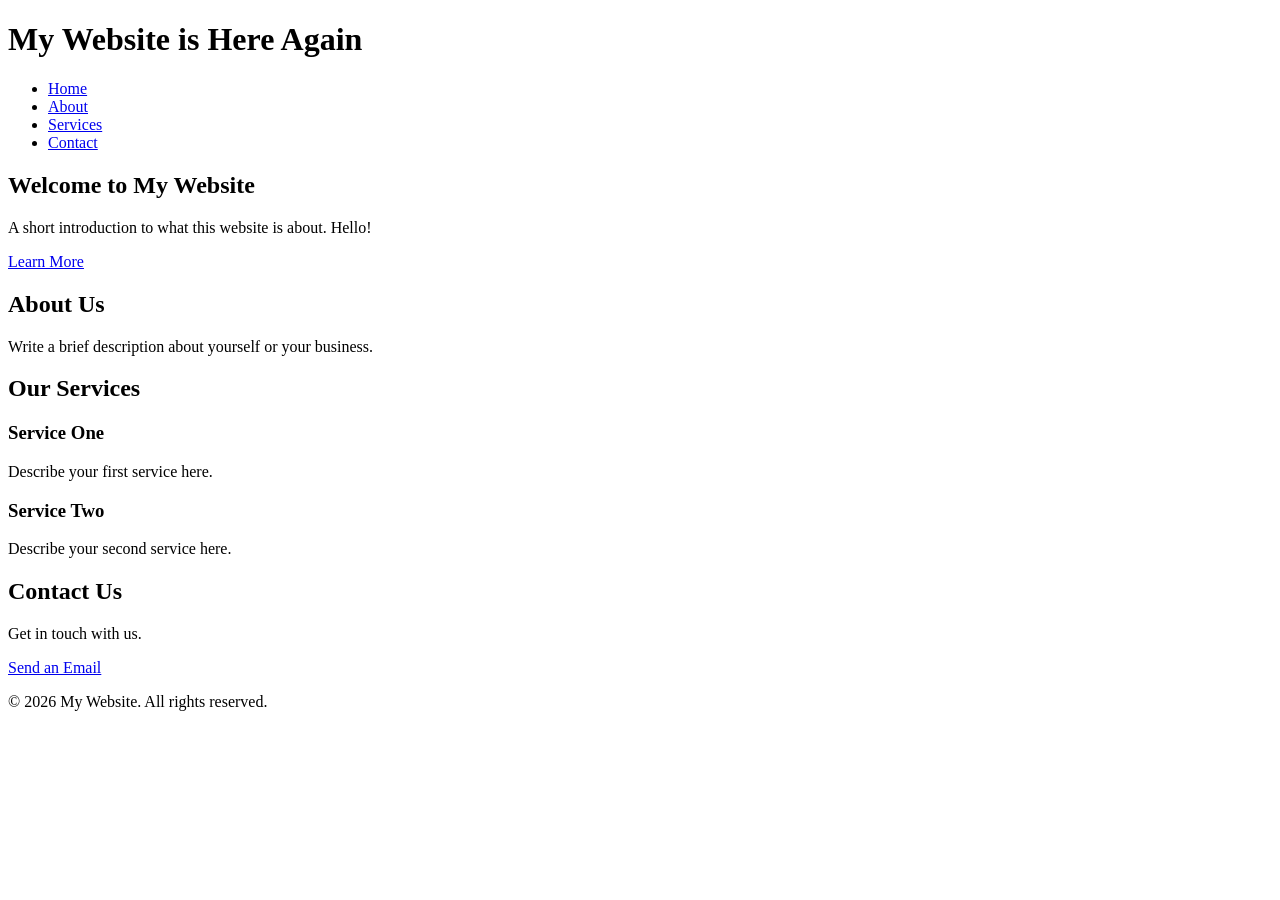
==== index.html @ 4d9ba4e7 "new file name" ====
<!DOCTYPE html>
<html lang="en">
<head>
    <meta charset="UTF-8">
    <meta name="viewport" content="width=device-width, initial-scale=1.0">
    <meta name="description" content="Welcome to my website">
    <title>My Homepage</title>

    <!-- Link to your CSS file -->
    <link rel="stylesheet" href="style.css">
</head>
<body>

    <!-- Header -->
    <header>
        <h1>My Website is Here Again</h1>

        <!-- Navigation -->
        <nav>
            <ul>
                <li><a href="index.html">Home</a></li>
                <li><a href="#about">About</a></li>
                <li><a href="#services">Services</a></li>
                <li><a href="#contact">Contact</a></li>
            </ul>
        </nav>
    </header>

    <!-- Main Content -->
    <main>

        <!-- Hero Section -->
        <section id="hero">
            <h2>Welcome to My Website</h2>
            <p>A short introduction to what this website is about. Hello!</p>
            <a href="#about">Learn More</a>
        </section>

        <!-- About Section -->
        <section id="about">
            <h2>About Us</h2>
            <p>Write a brief description about yourself or your business.</p>
        </section>

        <!-- Services Section -->
        <section id="services">
            <h2>Our Services</h2>

            <article>
                <h3>Service One</h3>
                <p>Describe your first service here.</p>
            </article>

            <article>
                <h3>Service Two</h3>
                <p>Describe your second service here.</p>
            </article>
        </section>

        <!-- Contact Section -->
        <section id="contact">
            <h2>Contact Us</h2>
            <p>Get in touch with us.</p>
            <a href="mailto:hello@example.com">Send an Email</a>
        </section>

    </main>

    <!-- Footer -->
    <footer>
        <p>&copy; 2026 My Website. All rights reserved.</p>
    </footer>

</body>
</html>
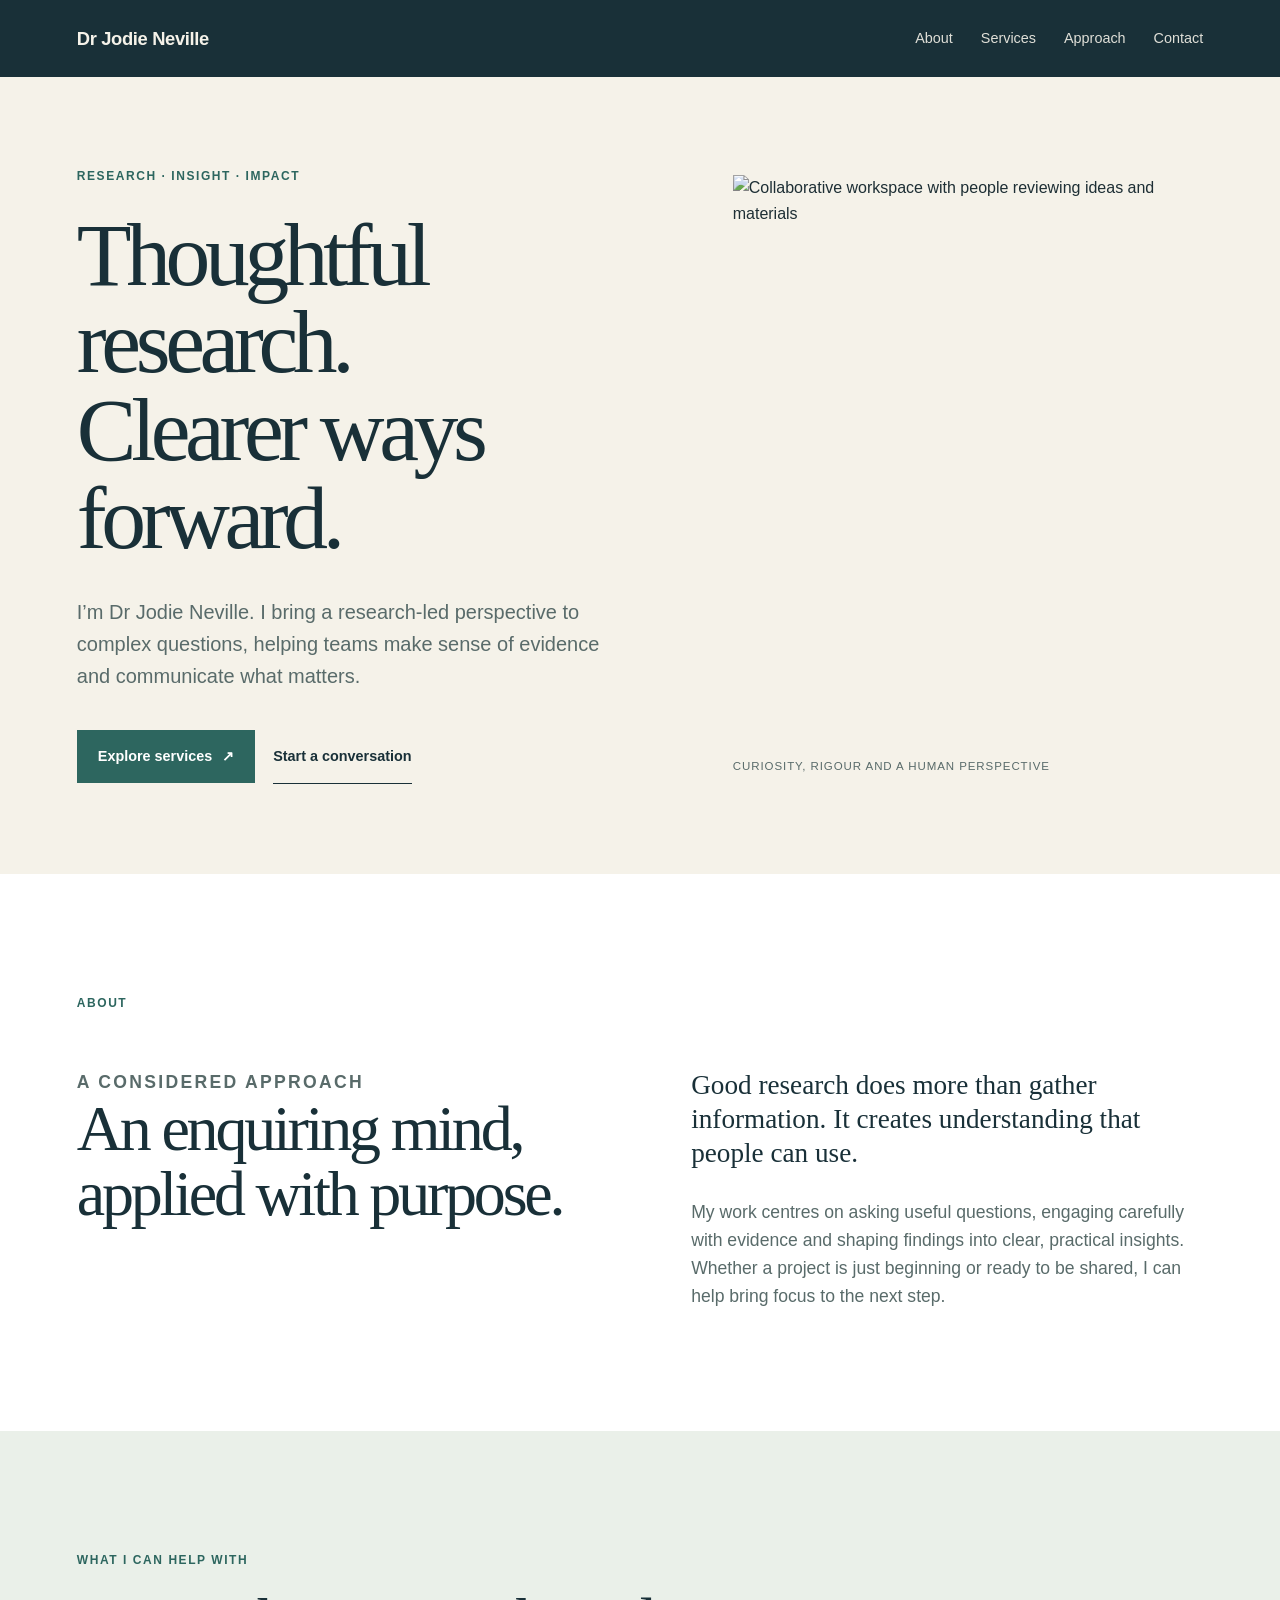
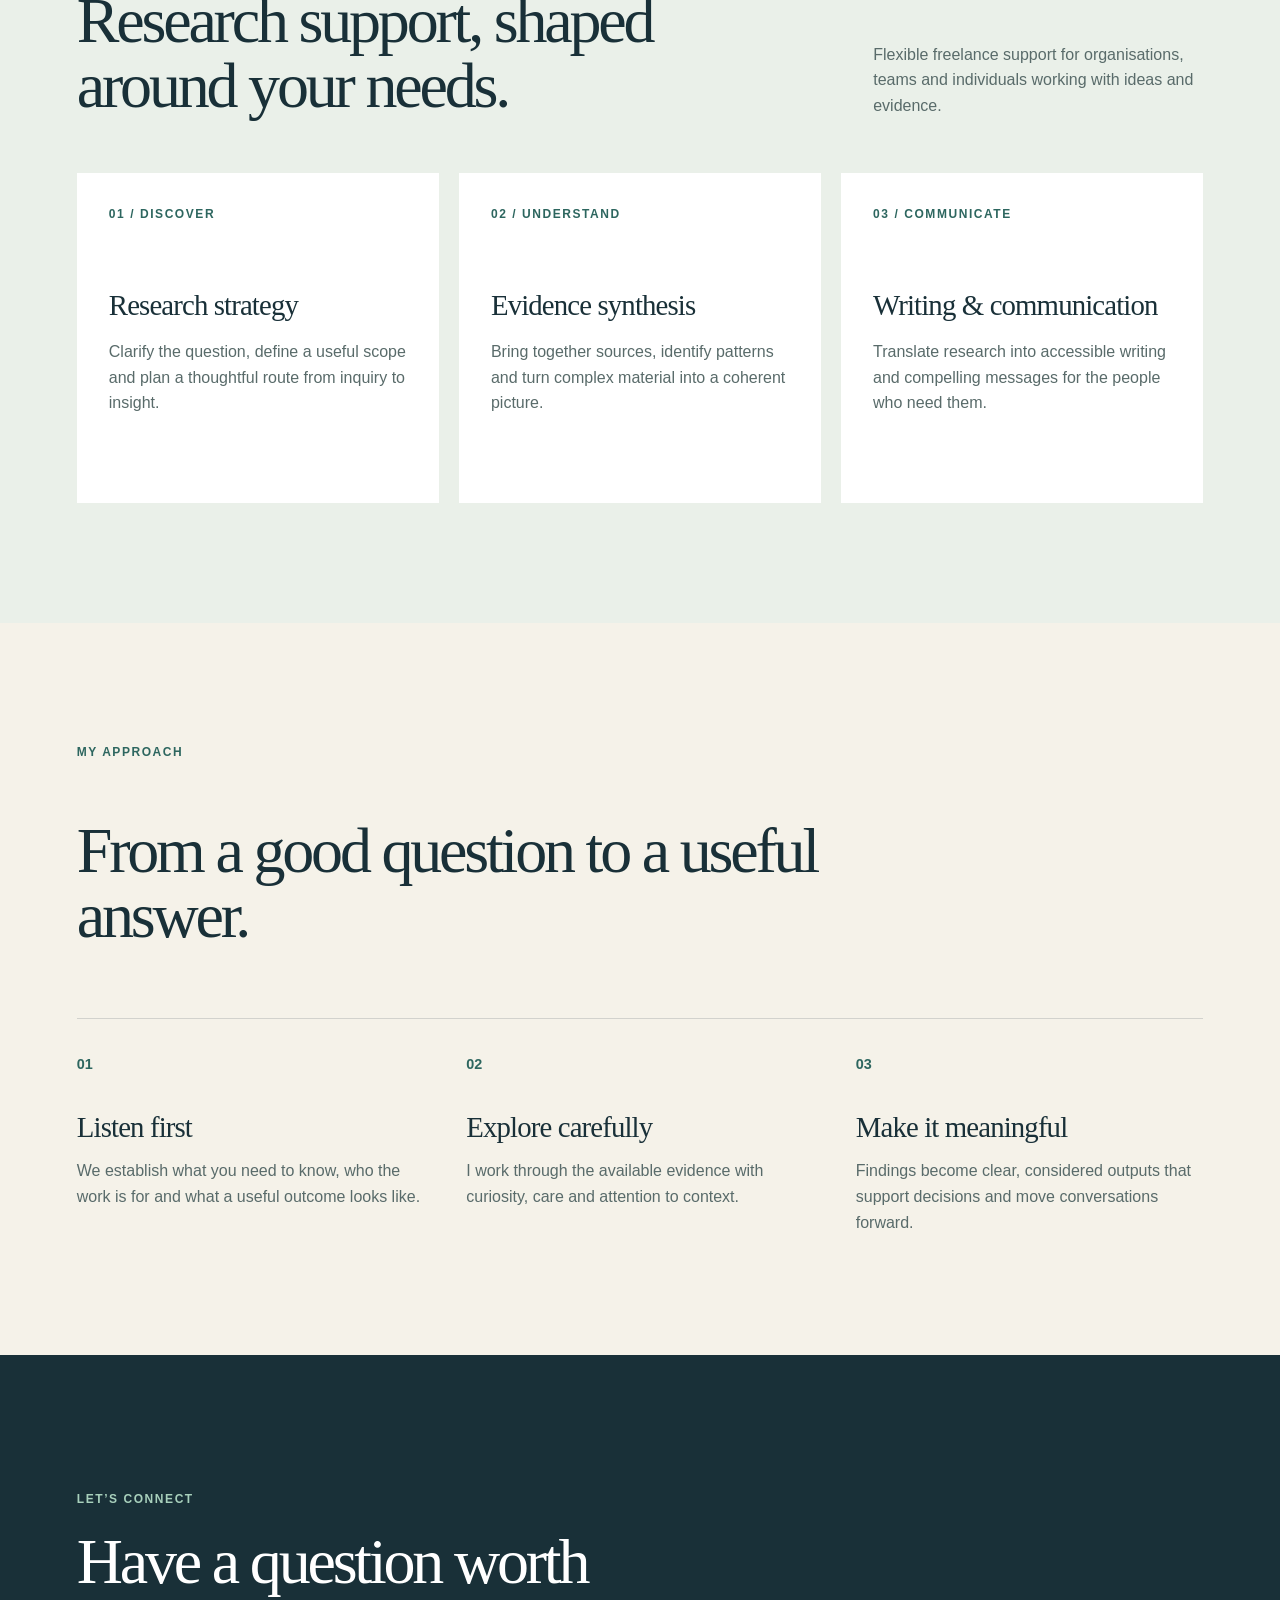
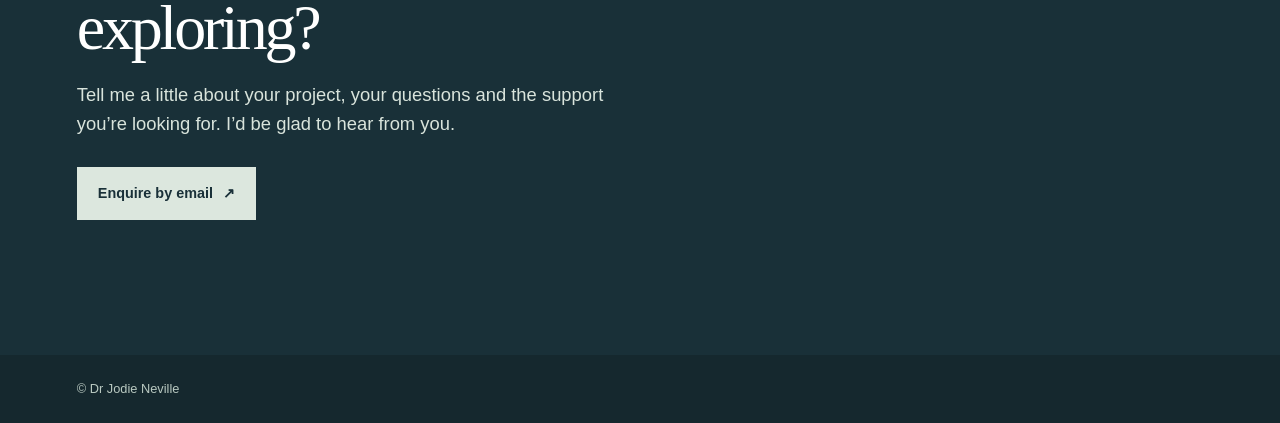
==== commit 19eeab28: "web design" ====
--- a/index.html
+++ b/index.html
@@ -1,76 +1,185 @@
-
 <!DOCTYPE html>
 <html lang="en">
 <head>
-    <meta charset="UTF-8">
-    <meta name="viewport" content="width=device-width, initial-scale=1.0">
-    <meta name="description" content="Welcome to my website">
-    <title>My Homepage</title>
-
-    <!-- Link to your CSS file -->
-    <link rel="stylesheet" href="style.css">
+  <meta charset="UTF-8" />
+  <meta name="viewport" content="width=device-width, initial-scale=1.0" />
+  <title>Dr Jodie Neville | Research & Insight</title>
+  <link rel="stylesheet" href="style.css" />
 </head>
 <body>
 
-    <!-- Header -->
-    <header>
-        <h1>My Website is Here Again</h1>
+  <header class="site-header">
+    <a href="#" class="brand">Dr Jodie Neville</a>
 
-        <!-- Navigation -->
-        <nav>
-            <ul>
-                <li><a href="index.html">Home</a></li>
-                <li><a href="#about">About</a></li>
-                <li><a href="#services">Services</a></li>
-                <li><a href="#contact">Contact</a></li>
-            </ul>
-        </nav>
-    </header>
+    <nav class="site-nav" aria-label="Main navigation">
+      <a href="#about">About</a>
+      <a href="#services">Services</a>
+      <a href="#approach">Approach</a>
+      <a href="#contact">Contact</a>
+    </nav>
+  </header>
 
-    <!-- Main Content -->
-    <main>
+  <main>
 
-        <!-- Hero Section -->
-        <section id="hero">
-            <h2>Welcome to My Website</h2>
-            <p>A short introduction to what this website is about. Hello!</p>
-            <a href="#about">Learn More</a>
-        </section>
+    <section class="hero">
+      <div class="hero-content">
+        <p class="eyebrow">Research · Insight · Impact</p>
 
-        <!-- About Section -->
-        <section id="about">
-            <h2>About Us</h2>
-            <p>Write a brief description about yourself or your business.</p>
-        </section>
+        <h1>Thoughtful research.<br />Clearer ways forward.</h1>
 
-        <!-- Services Section -->
-        <section id="services">
-            <h2>Our Services</h2>
+        <p class="hero-description">
+          I’m Dr Jodie Neville. I bring a research-led perspective to complex
+          questions, helping teams make sense of evidence and communicate what matters.
+        </p>
 
-            <article>
-                <h3>Service One</h3>
-                <p>Describe your first service here.</p>
-            </article>
+        <div class="hero-actions">
+          <a href="#services" class="button button-primary">
+            Explore services <span>↗</span>
+          </a>
 
-            <article>
-                <h3>Service Two</h3>
-                <p>Describe your second service here.</p>
-            </article>
-        </section>
+          <a href="#contact" class="button button-secondary">
+            Start a conversation
+          </a>
+        </div>
+      </div>
 
-        <!-- Contact Section -->
-        <section id="contact">
-            <h2>Contact Us</h2>
-            <p>Get in touch with us.</p>
-            <a href="mailto:hello@example.com">Send an Email</a>
-        </section>
+      <div class="hero-image-wrap">
+        <img
+          src="https://images.pexels.com/photos/3184465/pexels-photo-3184465.jpeg?auto=compress&cs=tinysrgb&w=1280"
+          alt="Collaborative workspace with people reviewing ideas and materials"
+          class="hero-image"
+        />
+        <p class="image-caption">
+          Curiosity, rigour and a human perspective
+        </p>
+      </div>
+    </section>
 
-    </main>
+    <section class="about section" id="about">
+      <div class="section-label">About</div>
 
-    <!-- Footer -->
-    <footer>
-        <p>&copy; 2026 My Website. All rights reserved.</p>
-    </footer>
+      <div class="about-content">
+        <div>
+          <p class="eyebrow">A considered approach</p>
+          <h2>An enquiring mind, applied with purpose.</h2>
+        </div>
+
+        <div>
+          <p class="about-lead">
+            Good research does more than gather information. It creates
+            understanding that people can use.
+          </p>
+
+          <p>
+            My work centres on asking useful questions, engaging carefully with
+            evidence and shaping findings into clear, practical insights.
+            Whether a project is just beginning or ready to be shared, I can
+            help bring focus to the next step.
+          </p>
+        </div>
+      </div>
+    </section>
+
+    <section class="services section" id="services">
+      <div class="section-heading">
+        <div>
+          <p class="eyebrow">What I can help with</p>
+          <h2>Research support, shaped around your needs.</h2>
+        </div>
+
+        <p>
+          Flexible freelance support for organisations, teams and individuals
+          working with ideas and evidence.
+        </p>
+      </div>
+
+      <div class="service-grid">
+        <article class="service-card">
+          <p class="service-number">01 / Discover</p>
+          <h3>Research strategy</h3>
+          <p>
+            Clarify the question, define a useful scope and plan a thoughtful
+            route from inquiry to insight.
+          </p>
+        </article>
+
+        <article class="service-card">
+          <p class="service-number">02 / Understand</p>
+          <h3>Evidence synthesis</h3>
+          <p>
+            Bring together sources, identify patterns and turn complex material
+            into a coherent picture.
+          </p>
+        </article>
+
+        <article class="service-card">
+          <p class="service-number">03 / Communicate</p>
+          <h3>Writing & communication</h3>
+          <p>
+            Translate research into accessible writing and compelling messages
+            for the people who need them.
+          </p>
+        </article>
+      </div>
+    </section>
+
+    <section class="approach section" id="approach">
+      <div class="section-label">My approach</div>
+
+      <div class="approach-intro">
+        <h2>From a good question to a useful answer.</h2>
+      </div>
+
+      <div class="approach-grid">
+        <article class="approach-step">
+          <span class="step-number">01</span>
+          <h3>Listen first</h3>
+          <p>
+            We establish what you need to know, who the work is for and what a
+            useful outcome looks like.
+          </p>
+        </article>
+
+        <article class="approach-step">
+          <span class="step-number">02</span>
+          <h3>Explore carefully</h3>
+          <p>
+            I work through the available evidence with curiosity, care and
+            attention to context.
+          </p>
+        </article>
+
+        <article class="approach-step">
+          <span class="step-number">03</span>
+          <h3>Make it meaningful</h3>
+          <p>
+            Findings become clear, considered outputs that support decisions
+            and move conversations forward.
+          </p>
+        </article>
+      </div>
+    </section>
+
+    <section class="contact section" id="contact">
+      <p class="eyebrow">Let’s connect</p>
+
+      <h2>Have a question worth exploring?</h2>
+
+      <p>
+        Tell me a little about your project, your questions and the support
+        you’re looking for. I’d be glad to hear from you.
+      </p>
+
+      <a href="mailto:jodie.research@gmail.com" class="button button-light">
+        Enquire by email <span>↗</span>
+      </a>
+    </section>
+
+  </main>
+
+  <footer class="site-footer">
+    <p>© Dr Jodie Neville</p>
+  </footer>
 
 </body>
-</html>
+</html>
--- a/style.css
+++ b/style.css
@@ -0,0 +1,428 @@
+:root {
+  --cream: #f5f2e9
+;
+  --soft-green: #eaf0e9
+;
+  --pale-green: #dce7de
+;
+  --dark-green: #193038
+;
+  --teal: #2d665f
+;
+  --muted: #596b6a
+;
+  --white: #ffffff
+;
+  --footer: #15282e
+;
+  --border: rgba(25, 48, 56, 0.16);
+
+  --serif: Georgia, "Times New Roman", serif;
+  --sans: Arial, Helvetica, sans-serif;
+}
+
+* {
+  box-sizing: border-box;
+  margin: 0;
+  padding: 0;
+}
+
+html {
+  scroll-behavior: smooth;
+}
+
+body {
+  background: var(--cream);
+  color: var(--dark-green);
+  font-family: var(--sans);
+  line-height: 1.6;
+}
+
+a {
+  color: inherit;
+  text-decoration: none;
+}
+
+.site-header {
+  align-items: center;
+  background: var(--dark-green);
+  color: var(--cream);
+  display: flex;
+  justify-content: space-between;
+  padding: 24px 6vw;
+}
+
+.brand {
+  font-size: 1.15rem;
+  font-weight: 600;
+  letter-spacing: -0.02em;
+}
+
+.site-nav {
+  display: flex;
+  gap: 28px;
+}
+
+.site-nav a {
+  font-size: 0.9rem;
+  opacity: 0.9;
+  transition: opacity 0.2s ease;
+}
+
+.site-nav a:hover {
+  opacity: 0.6;
+}
+
+.hero {
+  align-items: center;
+  display: grid;
+  gap: 8vw;
+  grid-template-columns: 1fr 0.85fr;
+  min-height: 720px;
+  padding: 90px 6vw;
+}
+
+.hero-content {
+  max-width: 680px;
+}
+
+.eyebrow,
+.section-label,
+.service-number {
+  color: var(--teal);
+  font-size: 0.75rem;
+  font-weight: 700;
+  letter-spacing: 0.13em;
+  text-transform: uppercase;
+}
+
+.hero h1 {
+  font-family: var(--serif);
+  font-size: clamp(3.4rem, 7vw, 6.2rem);
+  font-weight: 400;
+  letter-spacing: -0.06em;
+  line-height: 0.98;
+  margin: 24px 0 34px;
+}
+
+.hero-description {
+  color: var(--muted);
+  font-size: 1.25rem;
+  max-width: 560px;
+}
+
+.hero-actions {
+  align-items: center;
+  display: flex;
+  flex-wrap: wrap;
+  gap: 18px;
+  margin-top: 38px;
+}
+
+.button {
+  align-items: center;
+  display: inline-flex;
+  font-size: 0.9rem;
+  font-weight: 600;
+  gap: 10px;
+  padding: 15px 21px;
+  transition: transform 0.2s ease, opacity 0.2s ease;
+}
+
+.button:hover {
+  opacity: 0.8;
+  transform: translateY(-2px);
+}
+
+.button-primary {
+  background: var(--teal);
+  color: var(--white);
+}
+
+.button-secondary {
+  border-bottom: 1px solid var(--dark-green);
+  padding-left: 0;
+  padding-right: 0;
+}
+
+.button-light {
+  background: var(--pale-green);
+  color: var(--dark-green);
+  margin-top: 28px;
+}
+
+.hero-image-wrap {
+  max-width: 520px;
+}
+
+.hero-image {
+  display: block;
+  filter: saturate(0.75);
+  height: 570px;
+  object-fit: cover;
+  width: 100%;
+}
+
+.image-caption {
+  color: var(--muted);
+  font-size: 0.72rem;
+  letter-spacing: 0.08em;
+  margin-top: 12px;
+  text-transform: uppercase;
+}
+
+.section {
+  padding: 120px 6vw;
+}
+
+.about {
+  background: var(--white);
+}
+
+.about-content {
+  display: grid;
+  gap: 8vw;
+  grid-template-columns: 1fr 1fr;
+  margin: 55px auto 0;
+  max-width: 1150px;
+}
+
+h2 {
+  font-family: var(--serif);
+  font-size: clamp(2.5rem, 5vw, 4.2rem);
+  font-weight: 400;
+  letter-spacing: -0.05em;
+  line-height: 1.02;
+}
+
+.about-content h2 {
+  max-width: 560px;
+}
+
+.about-content p {
+  color: var(--muted);
+  font-size: 1.1rem;
+}
+
+.about-lead {
+  color: var(--dark-green) !important;
+  font-family: var(--serif);
+  font-size: 1.7rem !important;
+  line-height: 1.25;
+  margin-bottom: 28px;
+}
+
+.services {
+  background: var(--soft-green);
+}
+
+.section-heading {
+  align-items: end;
+  display: flex;
+  gap: 8vw;
+  justify-content: space-between;
+  margin-bottom: 55px;
+}
+
+.section-heading h2 {
+  margin-top: 18px;
+  max-width: 680px;
+}
+
+.section-heading > p {
+  color: var(--muted);
+  max-width: 330px;
+}
+
+.service-grid {
+  display: grid;
+  gap: 20px;
+  grid-template-columns: repeat(3, 1fr);
+}
+
+.service-card {
+  background: var(--white);
+  min-height: 330px;
+  padding: 32px;
+}
+
+.service-card h3,
+.approach-step h3 {
+  font-family: var(--serif);
+  font-size: 1.8rem;
+  font-weight: 400;
+  letter-spacing: -0.03em;
+  line-height: 1.1;
+  margin: 65px 0 18px;
+}
+
+.service-card p:last-child,
+.approach-step p {
+  color: var(--muted);
+}
+
+.approach {
+  background: var(--cream);
+}
+
+.approach-intro {
+  margin: 55px 0 70px;
+  max-width: 780px;
+}
+
+.approach-grid {
+  border-top: 1px solid var(--border);
+  display: grid;
+  gap: 42px;
+  grid-template-columns: repeat(3, 1fr);
+  padding-top: 32px;
+}
+
+.step-number {
+  color: var(--teal);
+  font-size: 0.9rem;
+  font-weight: 700;
+}
+
+.approach-step h3 {
+  margin: 35px 0 15px;
+}
+
+.contact {
+  background: var(--dark-green);
+  color: var(--white);
+  padding-bottom: 135px;
+  padding-top: 135px;
+}
+
+.contact .eyebrow {
+  color: #a8d0bc
+;
+}
+
+.contact h2 {
+  color: var(--white);
+  margin: 20px 0;
+  max-width: 700px;
+}
+
+.contact > p:not(.eyebrow) {
+  color: #d9e4dc
+;
+  font-size: 1.15rem;
+  max-width: 560px;
+}
+
+.site-footer {
+  align-items: center;
+  background: var(--footer);
+  color: #e4e9e3
+;
+  display: flex;
+  font-size: 0.8rem;
+  justify-content: space-between;
+  padding: 24px 6vw;
+}
+
+.site-footer p:last-child {
+  color: #b9c9c1
+;
+}
+
+/* Responsive layout */
+@media (max-width: 850px) {
+  .site-header {
+    align-items: flex-start;
+    flex-direction: column;
+    gap: 18px;
+  }
+
+  .site-nav {
+    flex-wrap: wrap;
+    gap: 16px 22px;
+  }
+
+  .hero {
+    gap: 55px;
+    grid-template-columns: 1fr;
+    min-height: auto;
+    padding-bottom: 80px;
+    padding-top: 75px;
+  }
+
+  .hero-image-wrap {
+    max-width: none;
+  }
+
+  .hero-image {
+    height: 430px;
+  }
+
+  .about-content,
+  .service-grid,
+  .approach-grid {
+    grid-template-columns: 1fr;
+  }
+
+  .about-content {
+    gap: 45px;
+  }
+
+  .section-heading {
+    align-items: flex-start;
+    flex-direction: column;
+    gap: 25px;
+  }
+
+  .service-card {
+    min-height: auto;
+  }
+
+  .service-card h3 {
+    margin-top: 42px;
+  }
+
+  .approach-grid {
+    gap: 42px;
+  }
+}
+
+@media (max-width: 560px) {
+  .site-header,
+  .hero,
+  .section {
+    padding-left: 7vw;
+    padding-right: 7vw;
+  }
+
+  .hero h1 {
+    font-size: 3.4rem;
+  }
+
+  .hero-description {
+    font-size: 1.05rem;
+  }
+
+  .hero-actions {
+    align-items: flex-start;
+    flex-direction: column;
+  }
+
+  .section {
+    padding-bottom: 80px;
+    padding-top: 80px;
+  }
+
+  .contact {
+    padding-bottom: 95px;
+    padding-top: 95px;
+  }
+
+  .site-footer {
+    align-items: flex-start;
+    flex-direction: column;
+    gap: 12px;
+    padding-left: 7vw;
+    padding-right: 7vw;
+  }
+}
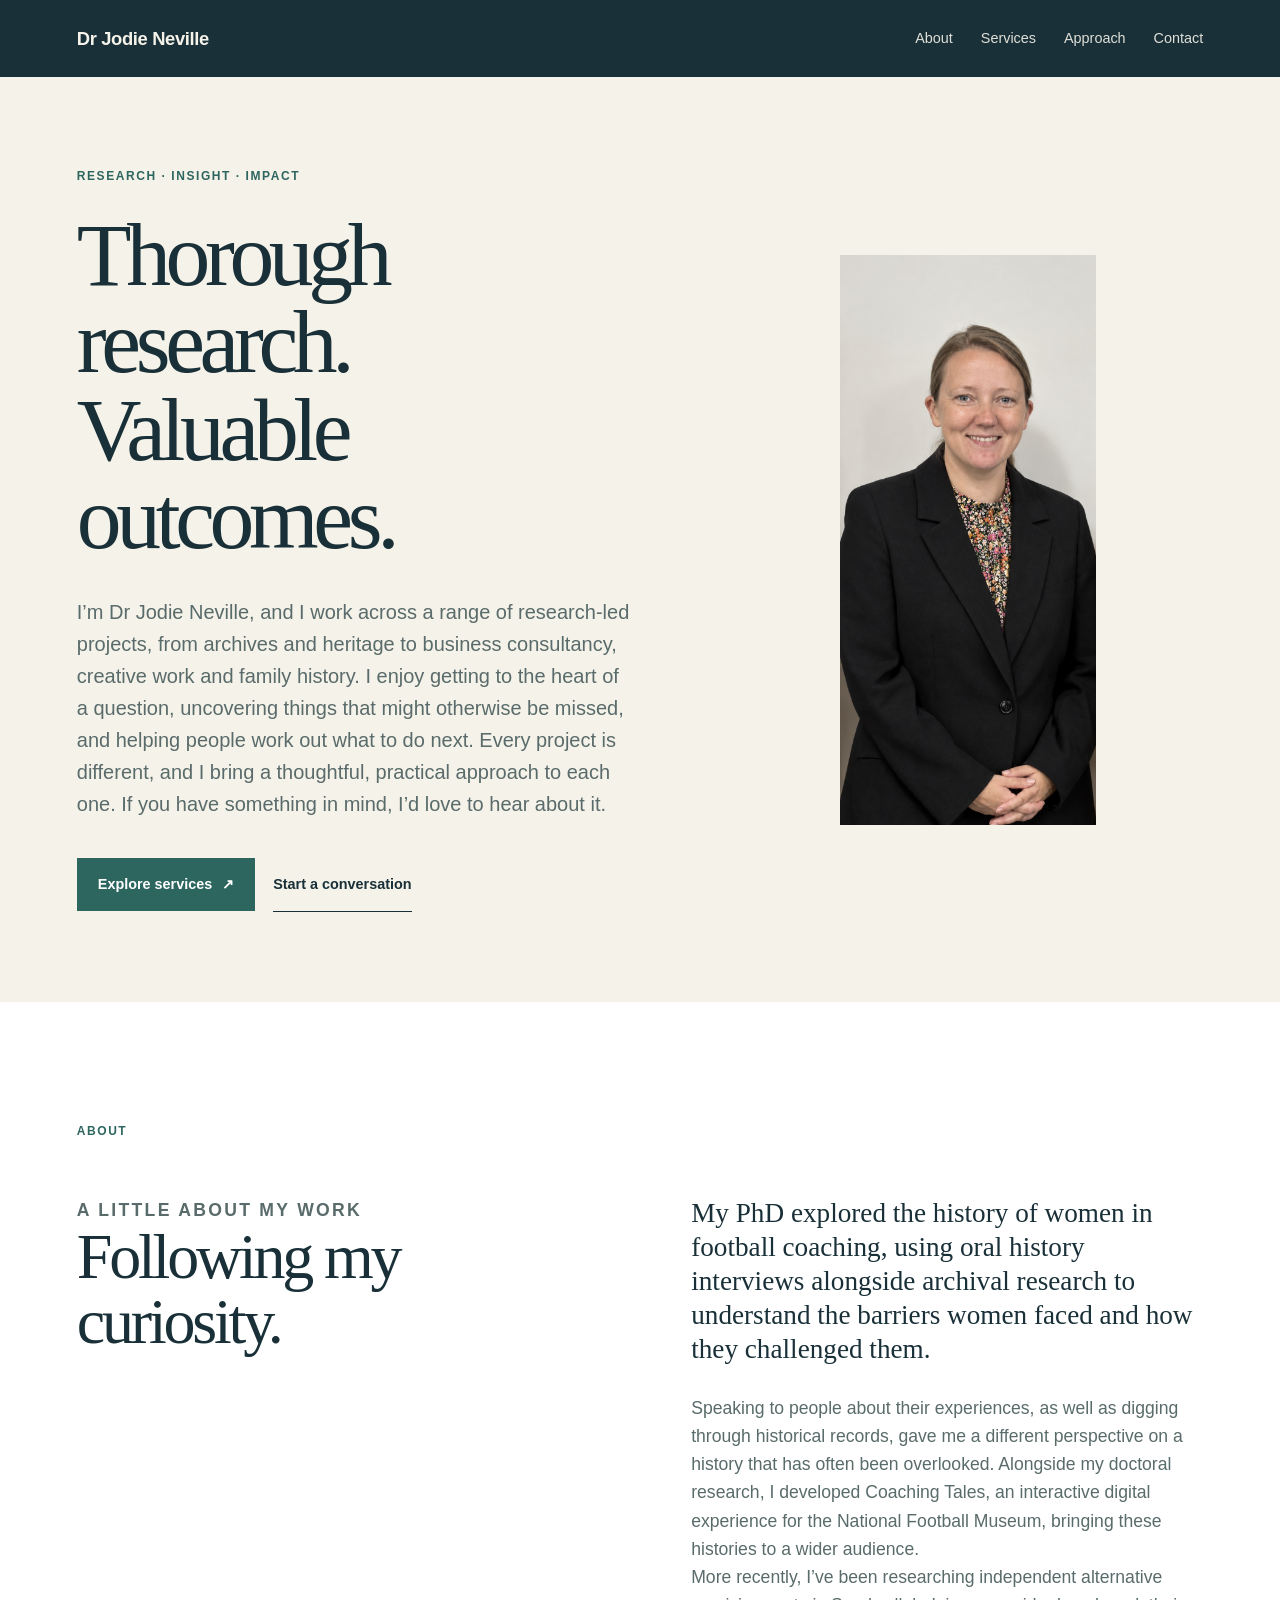
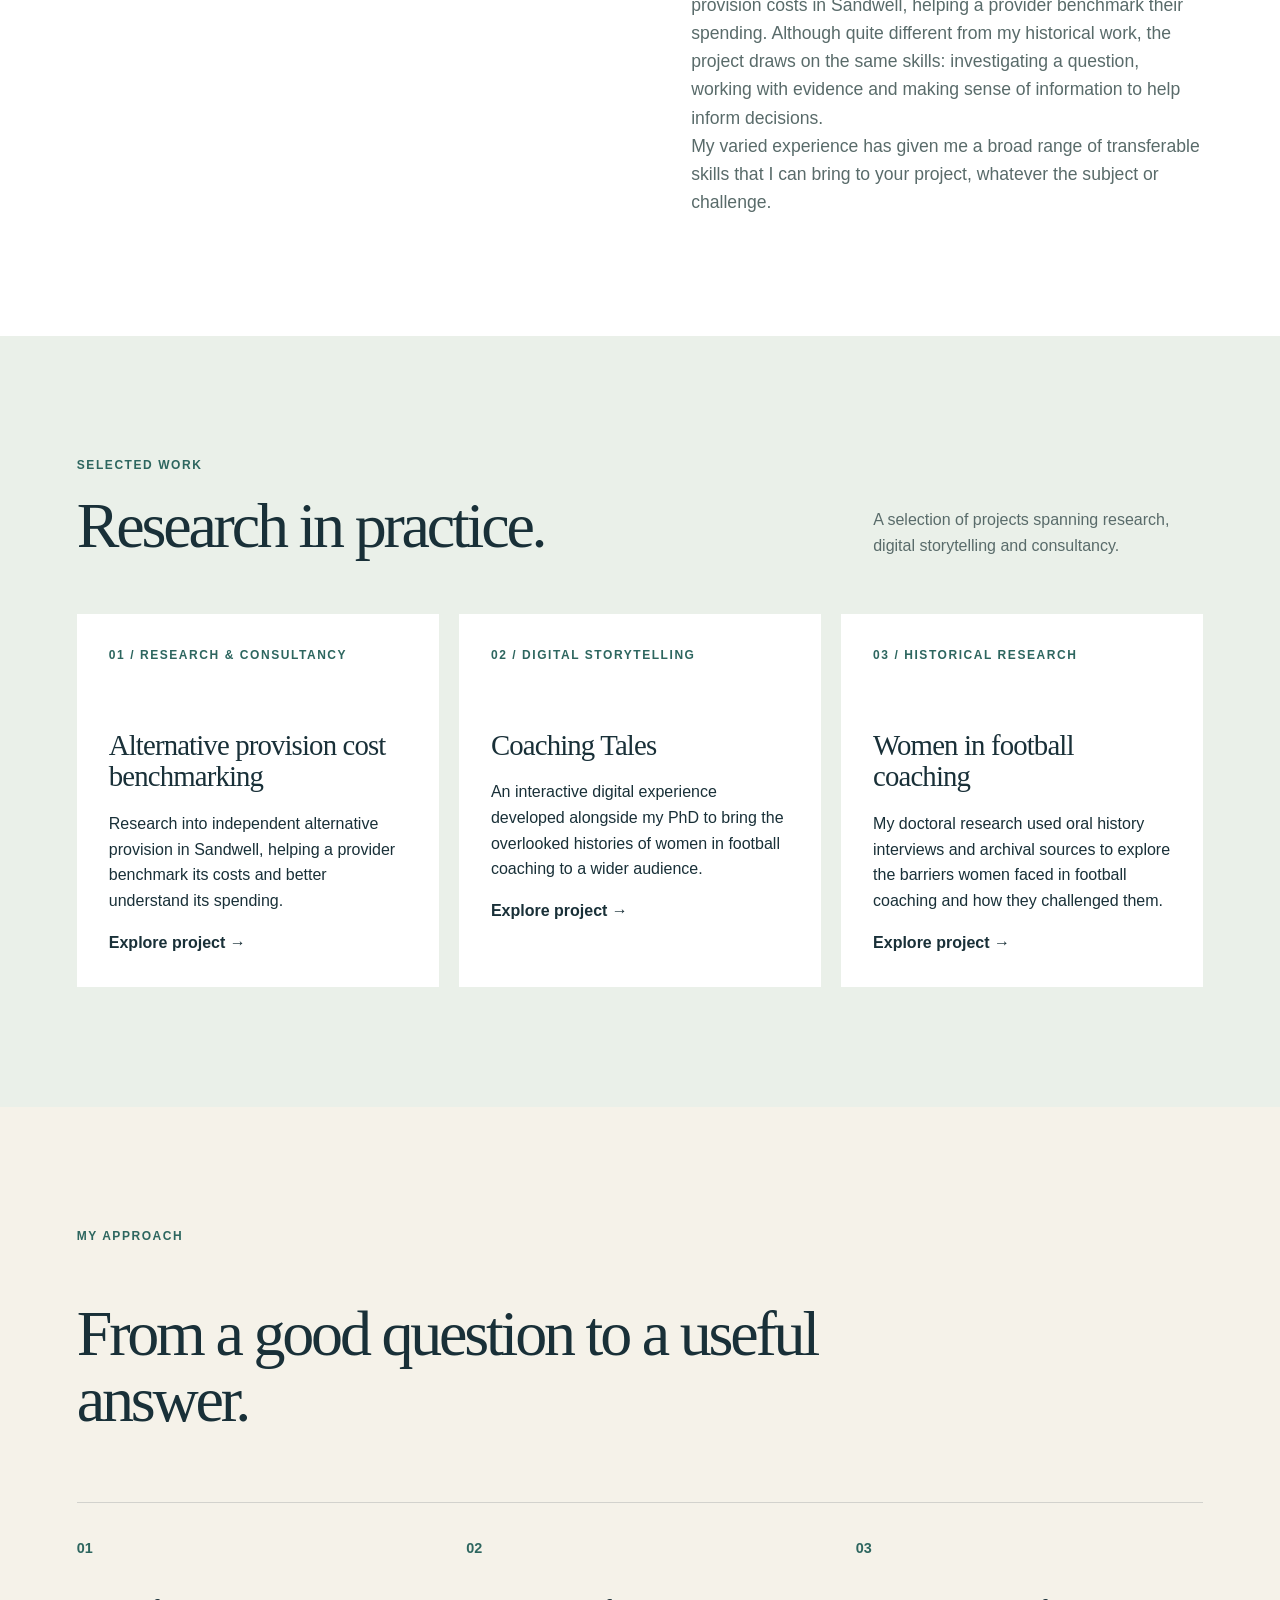
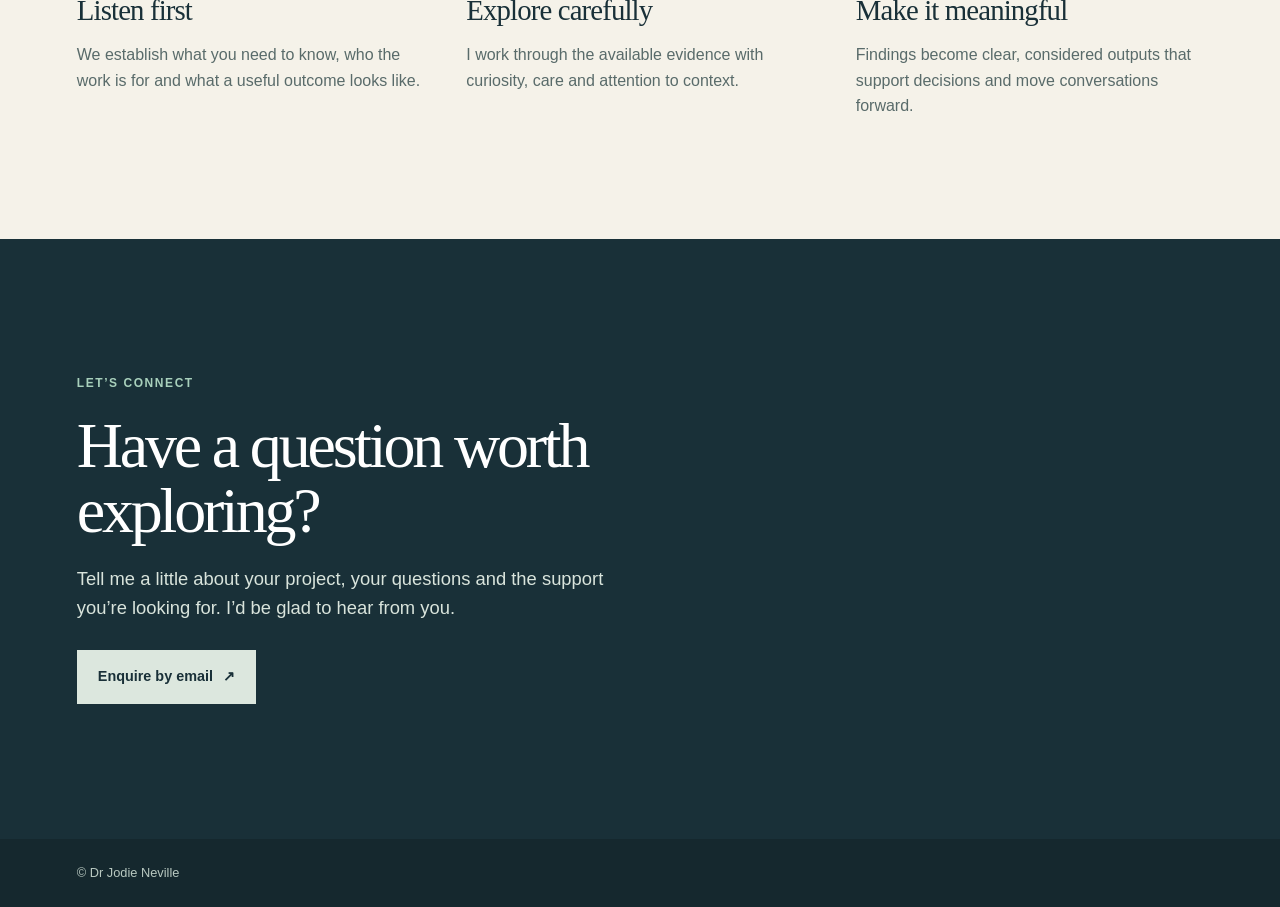
==== commit acf53f38: "developing layout" ====
--- a/index.html
+++ b/index.html
@@ -5,6 +5,8 @@
   <meta name="viewport" content="width=device-width, initial-scale=1.0" />
   <title>Dr Jodie Neville | Research & Insight</title>
   <link rel="stylesheet" href="style.css" />
+<link rel="icon" type="image/png" href="/favicon.jpeg">
+
 </head>
 <body>
 
@@ -25,11 +27,10 @@
       <div class="hero-content">
         <p class="eyebrow">Research · Insight · Impact</p>
 
-        <h1>Thoughtful research.<br />Clearer ways forward.</h1>
+        <h1>Thorough research.<br />Valuable outcomes.</h1>
 
         <p class="hero-description">
-          I’m Dr Jodie Neville. I bring a research-led perspective to complex
-          questions, helping teams make sense of evidence and communicate what matters.
+          I’m Dr Jodie Neville, and I work across a range of research-led projects, from archives and heritage to business consultancy, creative work and family history. I enjoy getting to the heart of a question, uncovering things that might otherwise be missed, and helping people work out what to do next. Every project is different, and I bring a thoughtful, practical approach to each one. If you have something in mind, I’d love to hear about it. 
         </p>
 
         <div class="hero-actions">
@@ -45,13 +46,11 @@
 
       <div class="hero-image-wrap">
         <img
-          src="https://images.pexels.com/photos/3184465/pexels-photo-3184465.jpeg?auto=compress&cs=tinysrgb&w=1280"
+          src="Professional-Portrait.png"
           alt="Collaborative workspace with people reviewing ideas and materials"
           class="hero-image"
         />
-        <p class="image-caption">
-          Curiosity, rigour and a human perspective
-        </p>
+   
       </div>
     </section>
 
@@ -60,68 +59,101 @@
 
       <div class="about-content">
         <div>
-          <p class="eyebrow">A considered approach</p>
-          <h2>An enquiring mind, applied with purpose.</h2>
+          <p class="eyebrow">A little about my work</p>
+          <h2>Following my curiosity.</h2>
         </div>
 
         <div>
           <p class="about-lead">
-            Good research does more than gather information. It creates
-            understanding that people can use.
-          </p>
-
-          <p>
-            My work centres on asking useful questions, engaging carefully with
-            evidence and shaping findings into clear, practical insights.
-            Whether a project is just beginning or ready to be shared, I can
-            help bring focus to the next step.
-          </p>
+            My PhD explored the history of women in football coaching, using oral history interviews alongside archival research to understand the barriers women faced and how they challenged them. 
+          </p>
+
+          <p>
+            Speaking to people about their experiences, as well as digging through historical records, gave me a different perspective on a history that has often been overlooked. Alongside my doctoral research, I developed Coaching Tales, an interactive digital experience for the National Football Museum, bringing these histories to a wider audience.
+            </p>
+            <p>
+            More recently, I’ve been researching independent alternative provision costs in Sandwell, helping a provider benchmark their spending. Although quite different from my historical work, the project draws on the same skills: investigating a question, working with evidence and making sense of information to help inform decisions.
+</p>
+<p>
+            My varied experience has given me a broad range of transferable skills that I can bring to your project, whatever the subject or challenge.
+          </p></p>
         </div>
       </div>
     </section>
 
-    <section class="services section" id="services">
-      <div class="section-heading">
-        <div>
-          <p class="eyebrow">What I can help with</p>
-          <h2>Research support, shaped around your needs.</h2>
-        </div>
-
+
+<section class="services section" id="portfolio">
+  <div class="section-heading">
+    <div>
+      <p class="eyebrow">Selected work</p>
+      <h2>Research in practice.</h2>
+    </div>
+
+    <p>
+      A selection of projects spanning research, digital storytelling
+      and consultancy.
+    </p>
+  </div>
+
+  <div class="service-grid">
+
+    <!-- Project 1: Alternative provision -->
+    <a
+      href="portfolio/alternative.provision.html"
+      class="service-card-link"
+      aria-label="Read more about alternative provision cost benchmarking"
+    >
+      <article class="service-card">
+        <p class="service-number">01 / Research & consultancy</p>
+        <h3>Alternative provision cost benchmarking</h3>
         <p>
-          Flexible freelance support for organisations, teams and individuals
-          working with ideas and evidence.
-        </p>
-      </div>
-
-      <div class="service-grid">
-        <article class="service-card">
-          <p class="service-number">01 / Discover</p>
-          <h3>Research strategy</h3>
-          <p>
-            Clarify the question, define a useful scope and plan a thoughtful
-            route from inquiry to insight.
-          </p>
-        </article>
-
-        <article class="service-card">
-          <p class="service-number">02 / Understand</p>
-          <h3>Evidence synthesis</h3>
-          <p>
-            Bring together sources, identify patterns and turn complex material
-            into a coherent picture.
-          </p>
-        </article>
-
-        <article class="service-card">
-          <p class="service-number">03 / Communicate</p>
-          <h3>Writing & communication</h3>
-          <p>
-            Translate research into accessible writing and compelling messages
-            for the people who need them.
-          </p>
-        </article>
-      </div>
-    </section>
+          Research into independent alternative provision in Sandwell,
+          helping a provider benchmark its costs and better understand
+          its spending.
+        </p>
+        <span class="card-link-text">Explore project →</span>
+      </article>
+    </a>
+
+    <!-- Project 2: Coaching Tales -->
+    <a
+      href="portfolio/coaching-tales.html"
+      class="service-card-link"
+      aria-label="Read more about Coaching Tales"
+    >
+      <article class="service-card">
+        <p class="service-number">02 / Digital storytelling</p>
+        <h3>Coaching Tales</h3>
+        <p>
+          An interactive digital experience developed alongside my PhD
+          to bring the overlooked histories of women in football coaching
+          to a wider audience.
+        </p>
+        <span class="card-link-text">Explore project →</span>
+      </article>
+    </a>
+
+    <!-- Project 3: Women's football coaching -->
+    <a
+      href="portfolio/womens-football-coaching.html"
+      class="service-card-link"
+      aria-label="Read more about my research into women in football coaching"
+    >
+      <article class="service-card">
+        <p class="service-number">03 / Historical research</p>
+        <h3>Women in football coaching</h3>
+        <p>
+          My doctoral research used oral history interviews and archival
+          sources to explore the barriers women faced in football coaching
+          and how they challenged them.
+        </p>
+        <span class="card-link-text">Explore project →</span>
+      </article>
+    </a>
+
+  </div>
+</section>
+
 
     <section class="approach section" id="approach">
       <div class="section-label">My approach</div>
--- a/style.css
+++ b/style.css
@@ -159,7 +159,7 @@
   display: block;
   filter: saturate(0.75);
   height: 570px;
-  object-fit: cover;
+  object-fit: contain;
   width: 100%;
 }
 
@@ -425,4 +425,31 @@
     padding-left: 7vw;
     padding-right: 7vw;
   }
-}+}
+
+.service-card-link {
+  display: block;
+  color: inherit;
+  text-decoration: none;
+  border-radius: inherit;
+}
+
+.service-card-link .service-card {
+  height: 100%;
+  transition: transform 0.2s ease, box-shadow 0.2s ease;
+}
+
+.service-card-link:hover .service-card {
+  transform: translateY(-4px);
+}
+
+.service-card-link:focus-visible {
+  outline: 2px solid currentColor;
+  outline-offset: 4px;
+}
+
+.card-link-text {
+  display: inline-block;
+  margin-top: 1rem;
+  font-weight: 600;
+}
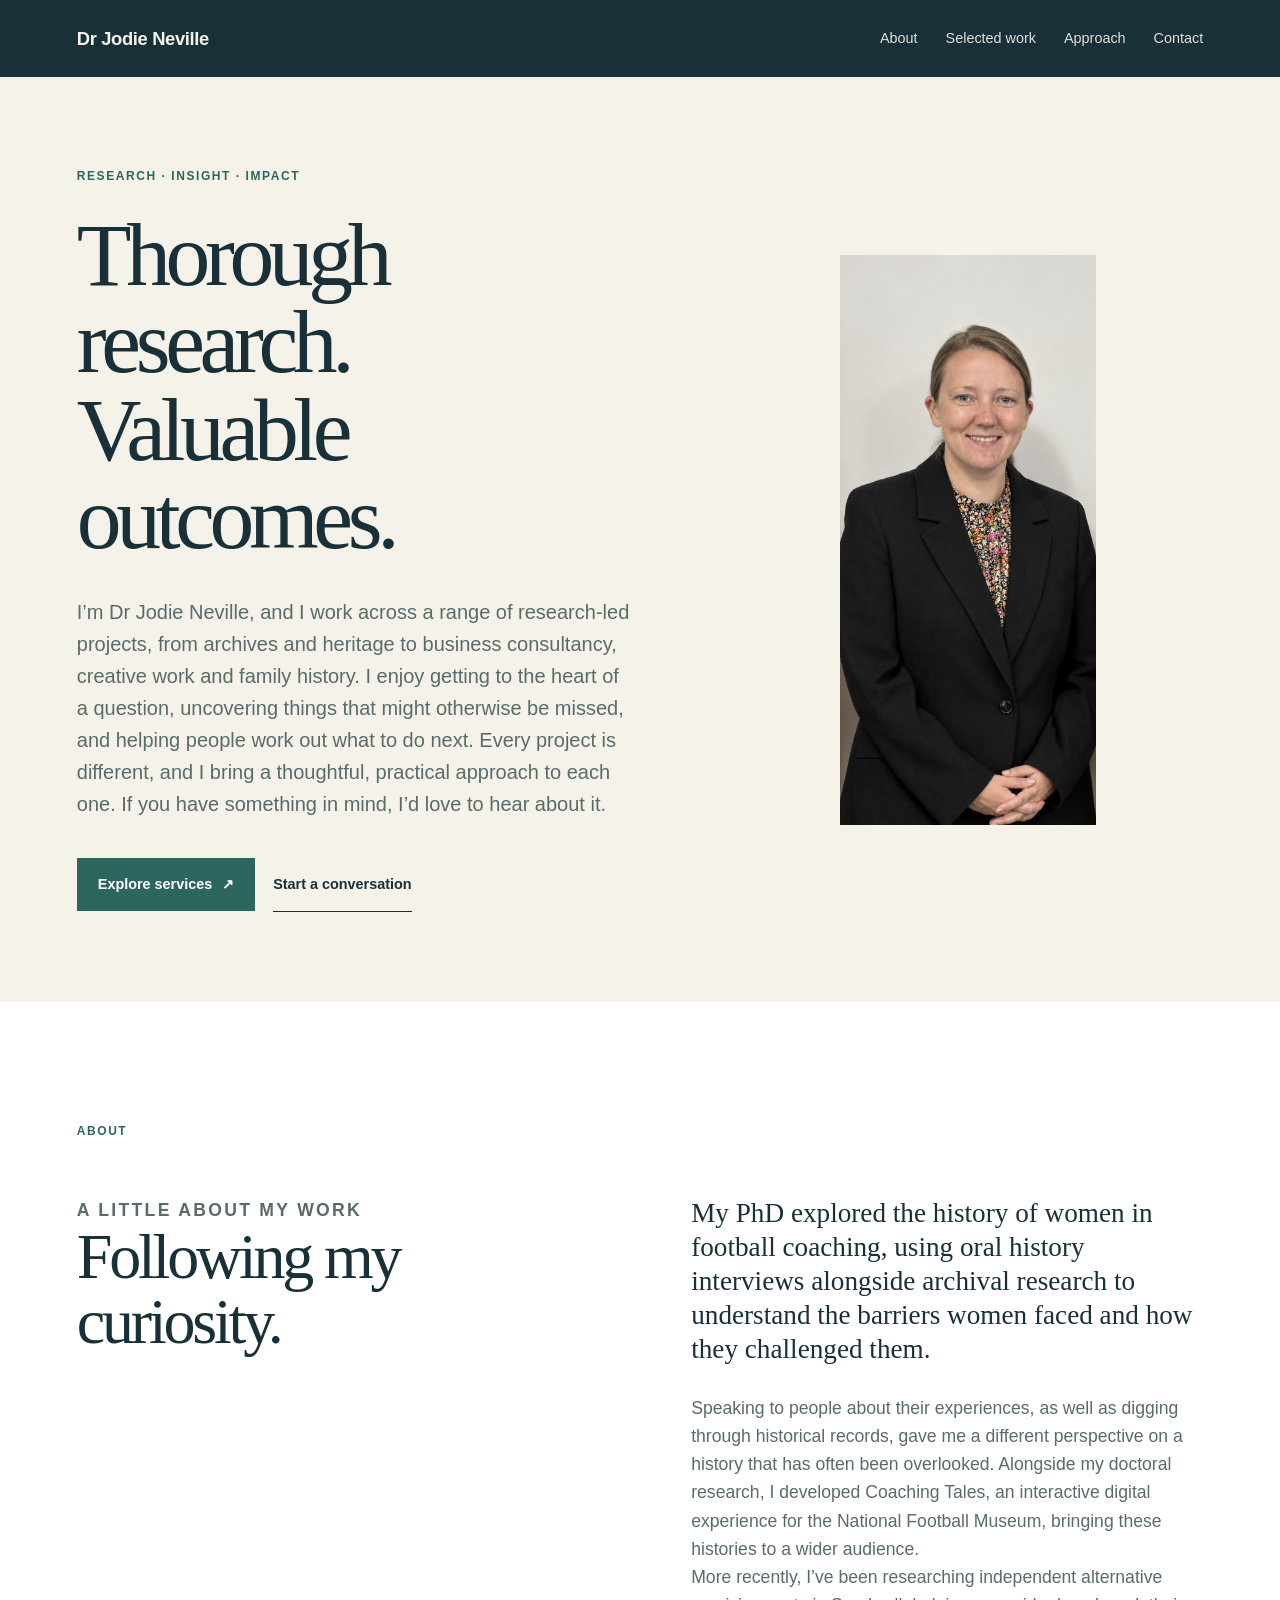
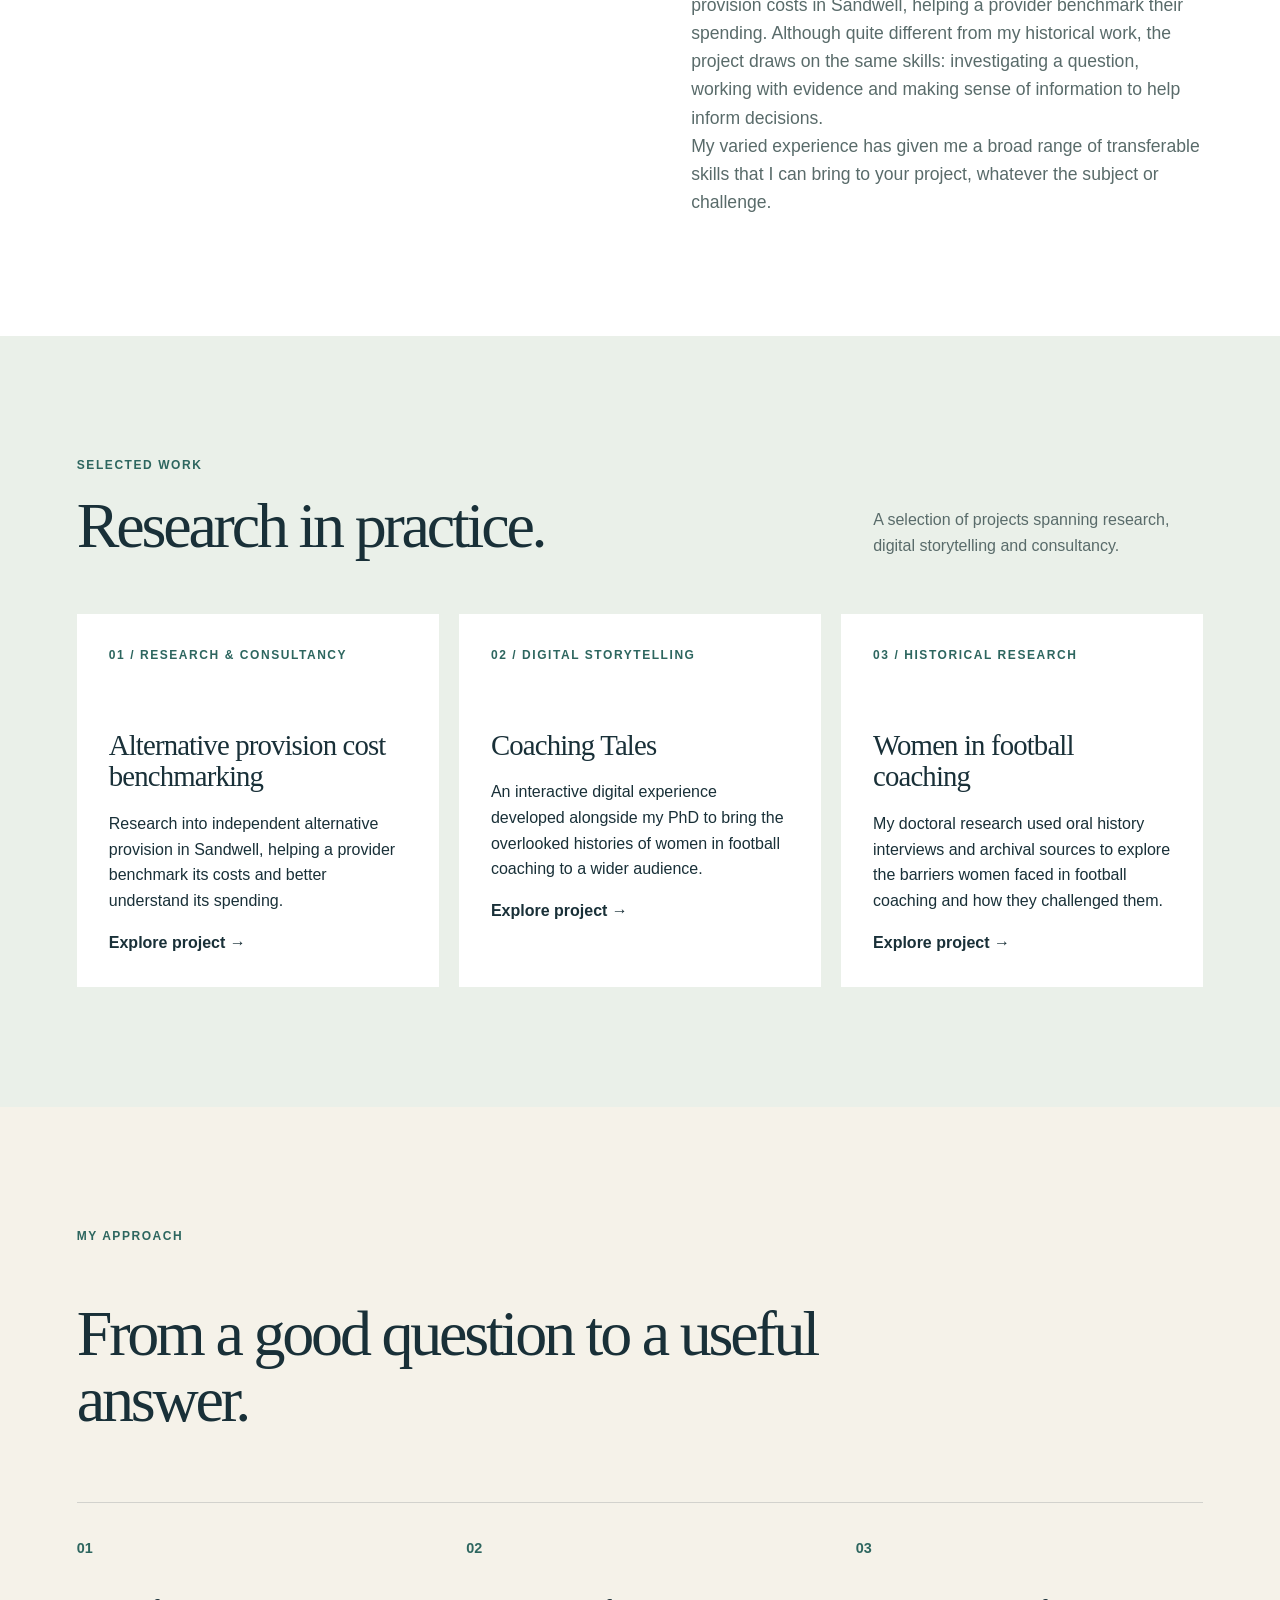
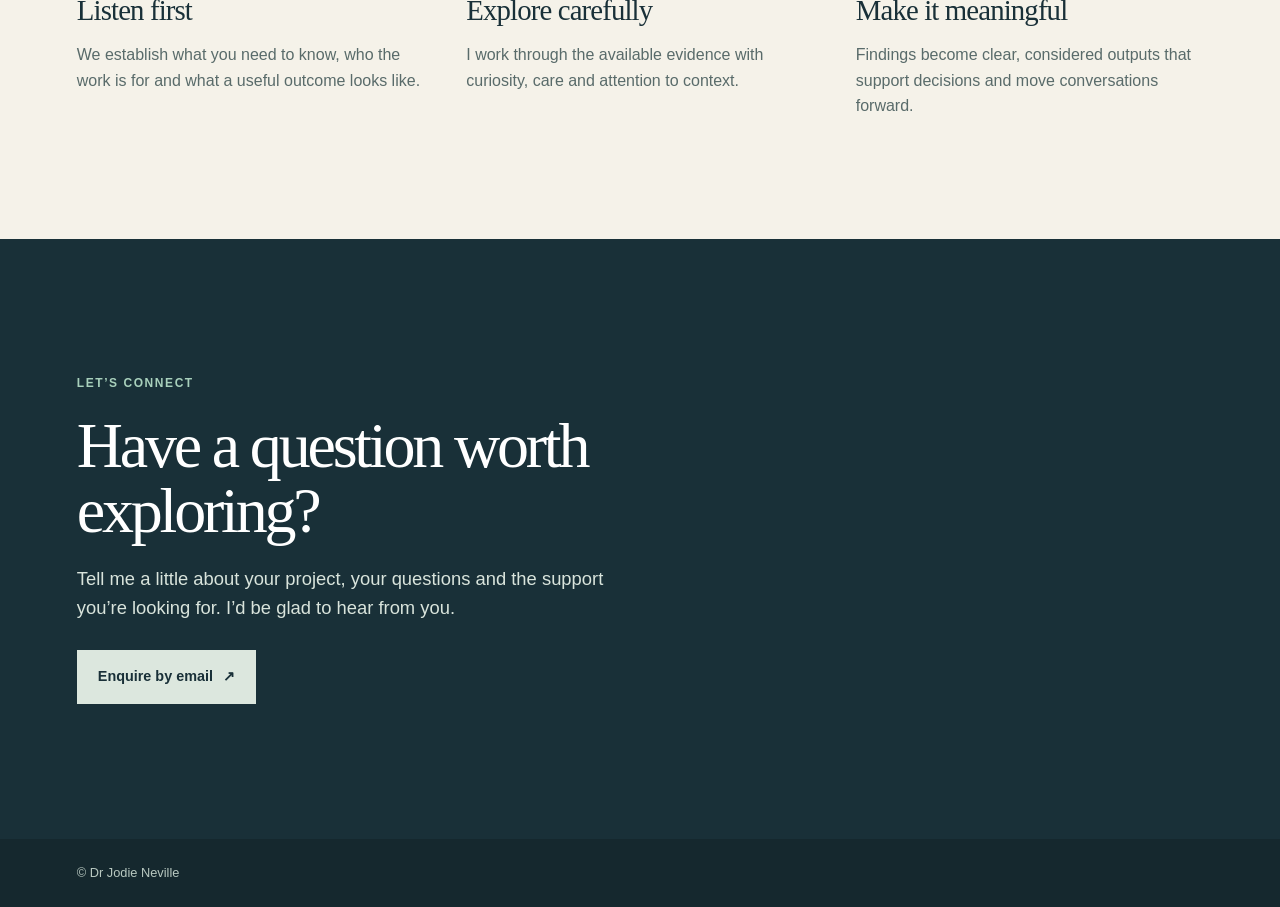
==== commit 71b910c6: "check" ====
--- a/index.html
+++ b/index.html
@@ -15,7 +15,7 @@
 
     <nav class="site-nav" aria-label="Main navigation">
       <a href="#about">About</a>
-      <a href="#services">Services</a>
+      <a href="#portfolio">Selected work</a>
       <a href="#approach">Approach</a>
       <a href="#contact">Contact</a>
     </nav>
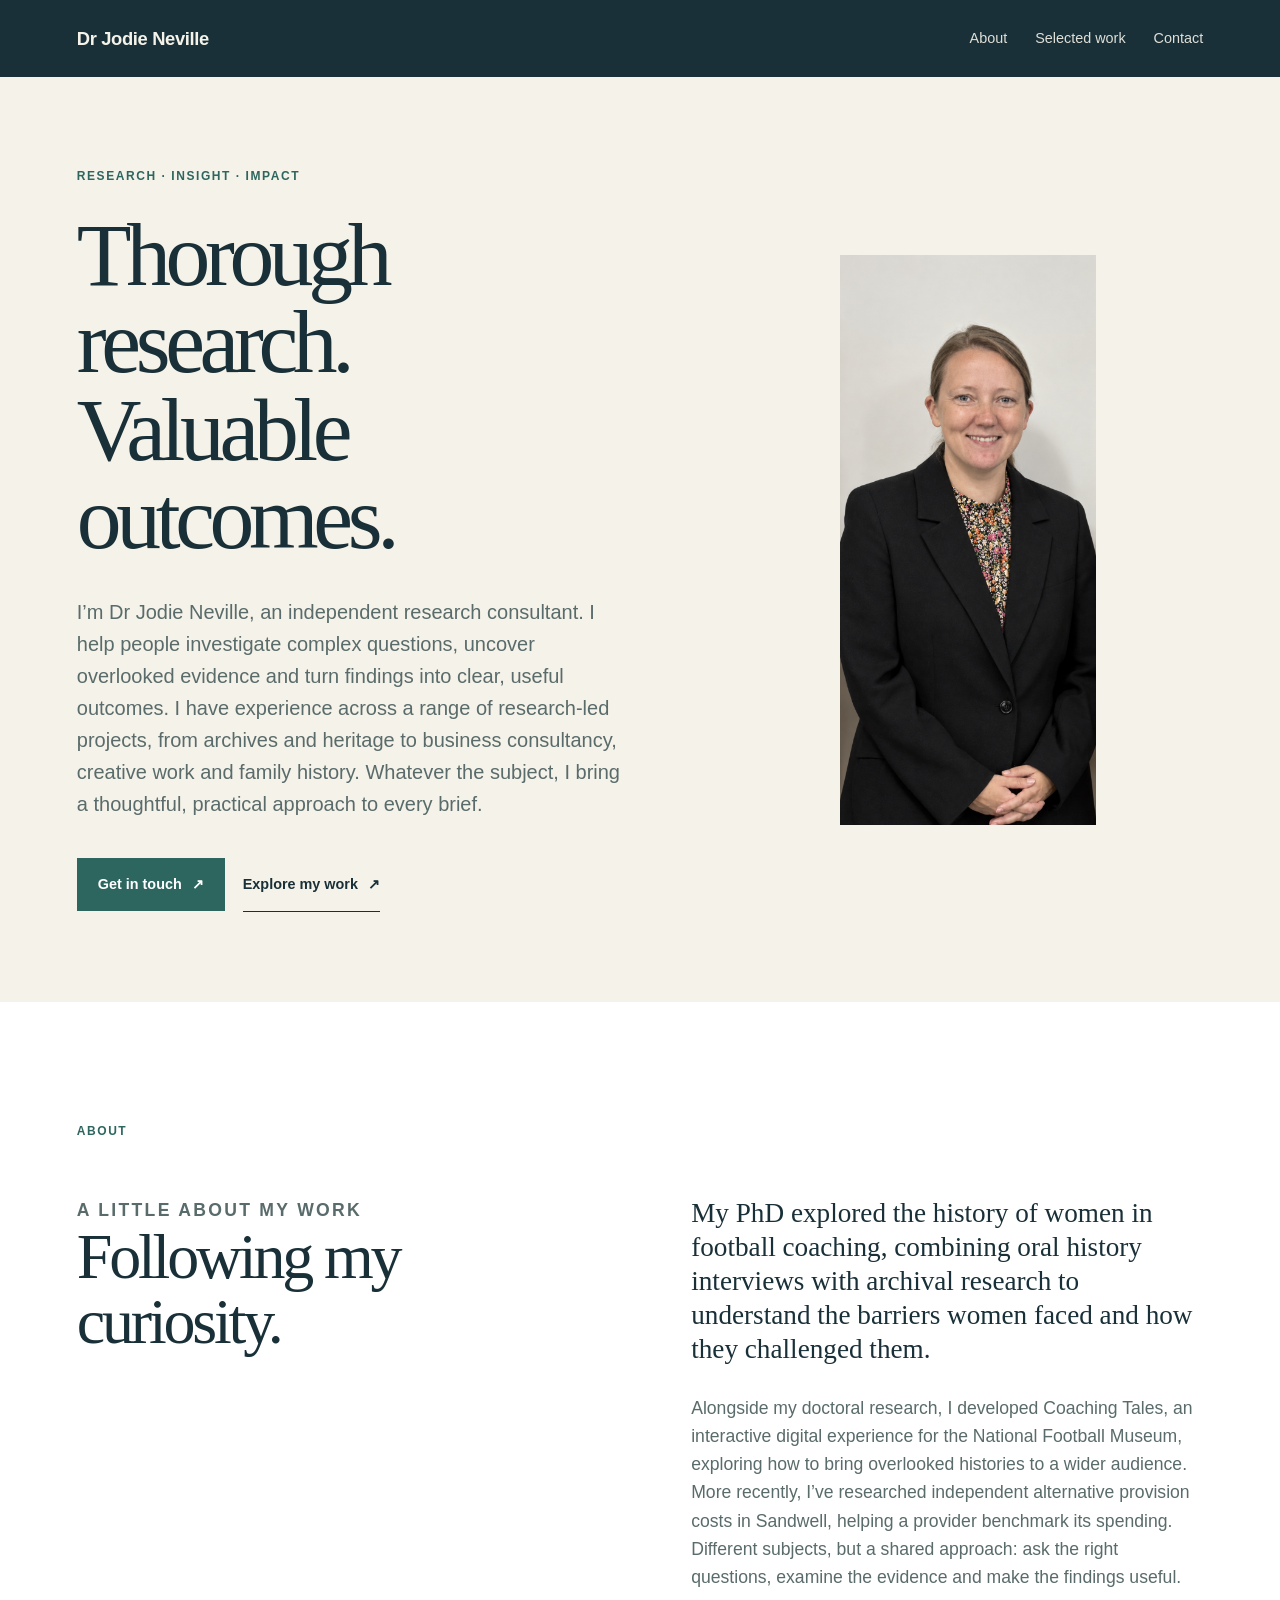
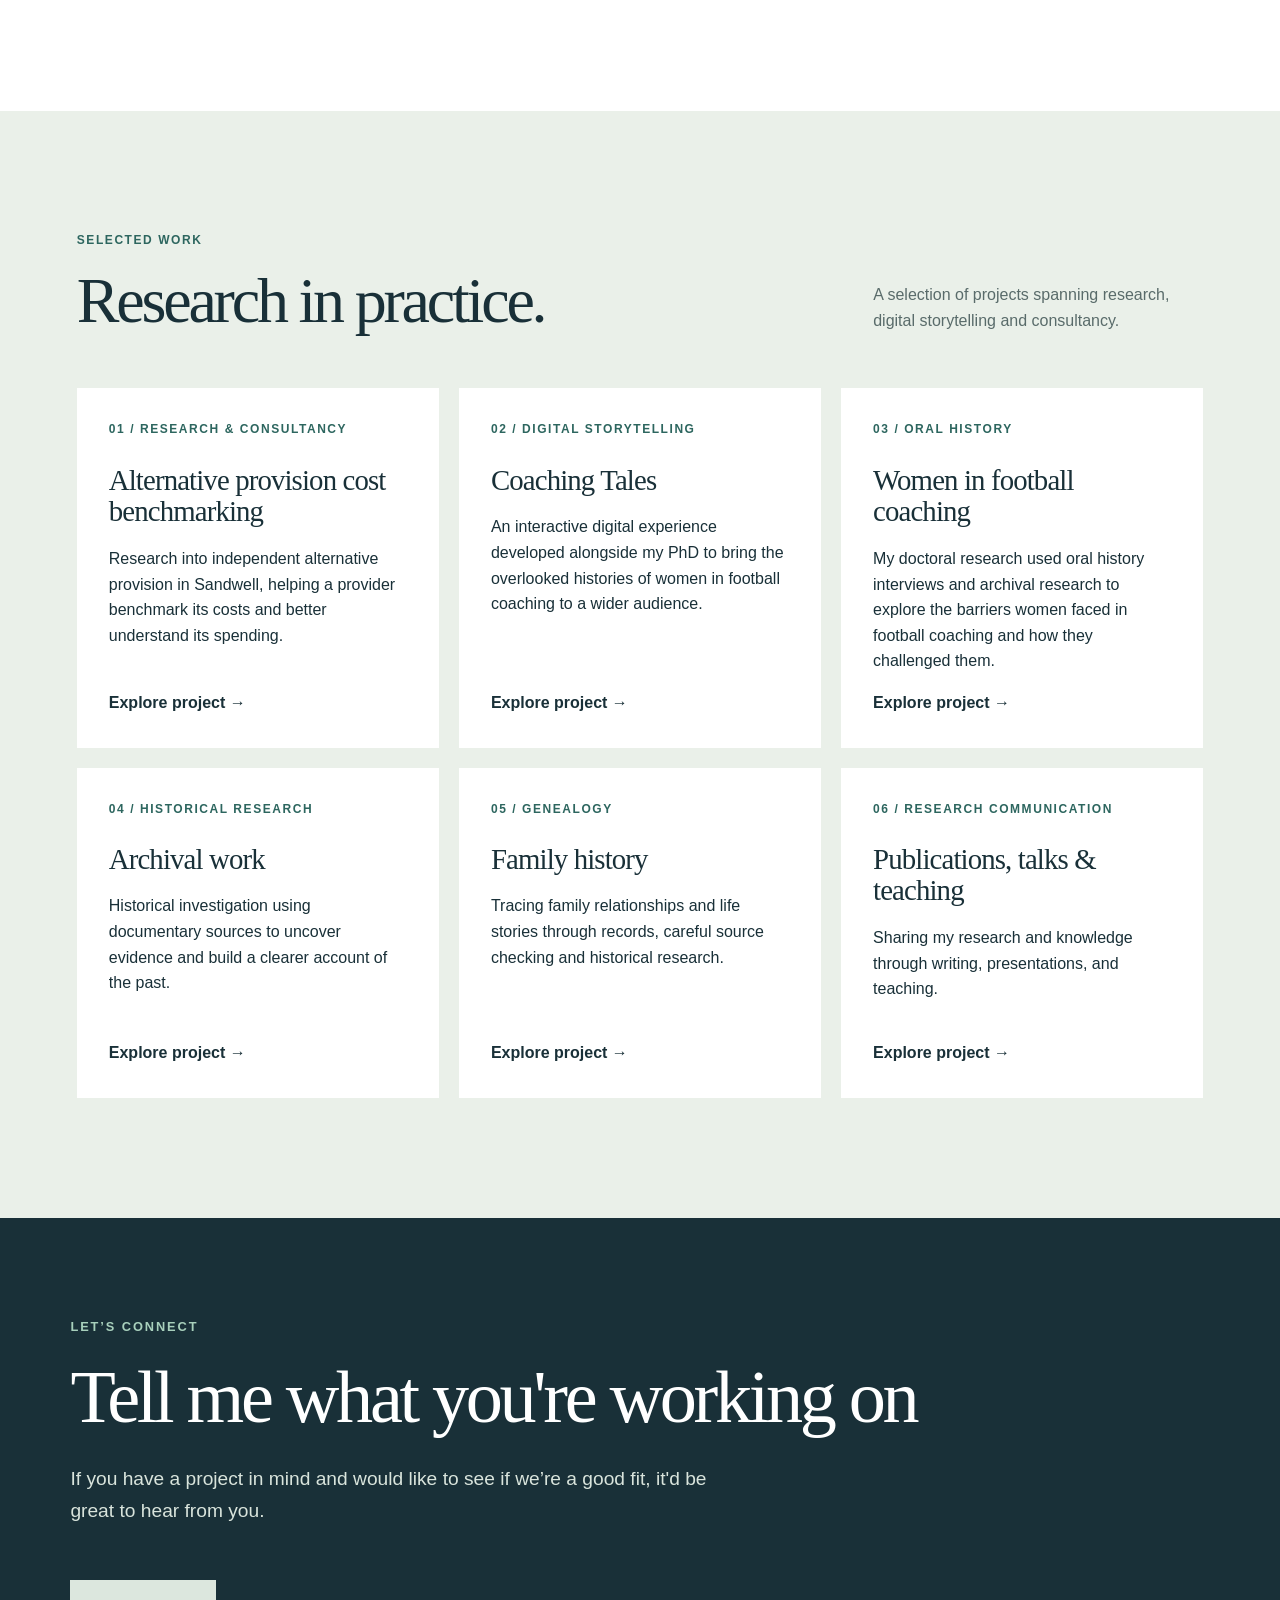
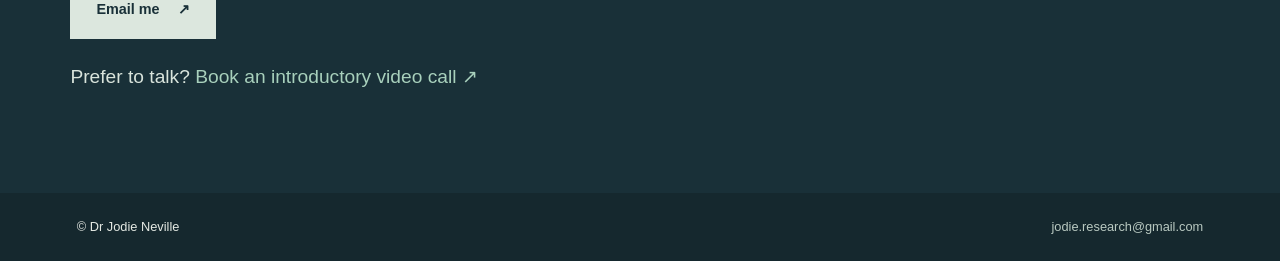
==== commit c0875e47: "from today" ====
--- a/index.html
+++ b/index.html
@@ -1,28 +1,32 @@
+
 <!DOCTYPE html>
 <html lang="en">
 <head>
   <meta charset="UTF-8" />
   <meta name="viewport" content="width=device-width, initial-scale=1.0" />
-  <title>Dr Jodie Neville | Research & Insight</title>
+  <title>Dr Jodie Neville | Research Consultancy</title>
+  <meta
+    name="description"
+    content="Dr Jodie Neville offers research, historical investigation, oral history, family history and consultancy services."
+  />
   <link rel="stylesheet" href="style.css" />
-<link rel="icon" type="image/png" href="/favicon.jpeg">
-
+  <link rel="icon" type="image/jpeg" href="favicon.jpeg" />
 </head>
+
 <body>
-
   <header class="site-header">
-    <a href="#" class="brand">Dr Jodie Neville</a>
+    <a href="index.html" class="brand">Dr Jodie Neville</a>
 
     <nav class="site-nav" aria-label="Main navigation">
       <a href="#about">About</a>
       <a href="#portfolio">Selected work</a>
-      <a href="#approach">Approach</a>
       <a href="#contact">Contact</a>
     </nav>
   </header>
 
   <main>
 
+    <!-- HERO -->
     <section class="hero">
       <div class="hero-content">
         <p class="eyebrow">Research · Insight · Impact</p>
@@ -30,16 +34,18 @@
         <h1>Thorough research.<br />Valuable outcomes.</h1>
 
         <p class="hero-description">
-          I’m Dr Jodie Neville, and I work across a range of research-led projects, from archives and heritage to business consultancy, creative work and family history. I enjoy getting to the heart of a question, uncovering things that might otherwise be missed, and helping people work out what to do next. Every project is different, and I bring a thoughtful, practical approach to each one. If you have something in mind, I’d love to hear about it. 
+          I’m Dr Jodie Neville, an independent research consultant. I help people investigate complex questions, uncover overlooked evidence and turn findings into clear, useful outcomes.
+
+I have experience across a range of research-led projects, from archives and heritage to business consultancy, creative work and family history. Whatever the subject, I bring a thoughtful, practical approach to every brief.
         </p>
 
         <div class="hero-actions">
-          <a href="#services" class="button button-primary">
-            Explore services <span>↗</span>
+          <a href="#contact" class="button button-primary">
+            Get in touch <span aria-hidden="true">↗</span>
           </a>
 
-          <a href="#contact" class="button button-secondary">
-            Start a conversation
+          <a href="#portfolio" class="button button-secondary">
+            Explore my work <span aria-hidden="true">↗</span>
           </a>
         </div>
       </div>
@@ -47,13 +53,14 @@
       <div class="hero-image-wrap">
         <img
           src="Professional-Portrait.png"
-          alt="Collaborative workspace with people reviewing ideas and materials"
+          alt="Portrait of Dr Jodie Neville"
           class="hero-image"
         />
-   
-      </div>
-    </section>
-
+      </div>
+    </section>
+
+
+    <!-- ABOUT -->
     <section class="about section" id="about">
       <div class="section-label">About</div>
 
@@ -65,153 +72,175 @@
 
         <div>
           <p class="about-lead">
-            My PhD explored the history of women in football coaching, using oral history interviews alongside archival research to understand the barriers women faced and how they challenged them. 
+            My PhD explored the history of women in football coaching, combining oral history interviews with archival research to understand the barriers women faced and how they challenged them.
           </p>
 
           <p>
-            Speaking to people about their experiences, as well as digging through historical records, gave me a different perspective on a history that has often been overlooked. Alongside my doctoral research, I developed Coaching Tales, an interactive digital experience for the National Football Museum, bringing these histories to a wider audience.
-            </p>
-            <p>
-            More recently, I’ve been researching independent alternative provision costs in Sandwell, helping a provider benchmark their spending. Although quite different from my historical work, the project draws on the same skills: investigating a question, working with evidence and making sense of information to help inform decisions.
-</p>
-<p>
-            My varied experience has given me a broad range of transferable skills that I can bring to your project, whatever the subject or challenge.
-          </p></p>
-        </div>
-      </div>
-    </section>
-
-
-<section class="services section" id="portfolio">
-  <div class="section-heading">
-    <div>
-      <p class="eyebrow">Selected work</p>
-      <h2>Research in practice.</h2>
-    </div>
-
-    <p>
-      A selection of projects spanning research, digital storytelling
-      and consultancy.
-    </p>
-  </div>
-
-  <div class="service-grid">
-
-    <!-- Project 1: Alternative provision -->
-    <a
-      href="portfolio/alternative.provision.html"
-      class="service-card-link"
-      aria-label="Read more about alternative provision cost benchmarking"
-    >
-      <article class="service-card">
-        <p class="service-number">01 / Research & consultancy</p>
-        <h3>Alternative provision cost benchmarking</h3>
+            
+            Alongside my doctoral research, I developed Coaching Tales, an interactive digital experience for the National Football Museum, exploring how to bring overlooked histories to a wider audience.
+          </p>
+
+          <p>
+            More recently, I’ve researched independent alternative provision costs in Sandwell, helping a provider benchmark its spending. Different subjects, but a shared approach: ask the right questions, examine the evidence and make the findings useful.
+          </p>
+        </div>
+      </div>
+    </section>
+
+
+    <!-- SELECTED WORK / PORTFOLIO -->
+    <section class="services section" id="portfolio">
+      <div class="section-heading">
+        <div>
+          <p class="eyebrow">Selected work</p>
+          <h2>Research in practice.</h2>
+        </div>
+
         <p>
-          Research into independent alternative provision in Sandwell,
-          helping a provider benchmark its costs and better understand
-          its spending.
+          A selection of projects spanning research, digital storytelling
+          and consultancy.
         </p>
-        <span class="card-link-text">Explore project →</span>
-      </article>
-    </a>
-
-    <!-- Project 2: Coaching Tales -->
-    <a
-      href="portfolio/coaching-tales.html"
-      class="service-card-link"
-      aria-label="Read more about Coaching Tales"
-    >
-      <article class="service-card">
-        <p class="service-number">02 / Digital storytelling</p>
-        <h3>Coaching Tales</h3>
-        <p>
-          An interactive digital experience developed alongside my PhD
-          to bring the overlooked histories of women in football coaching
-          to a wider audience.
-        </p>
-        <span class="card-link-text">Explore project →</span>
-      </article>
-    </a>
-
-    <!-- Project 3: Women's football coaching -->
-    <a
-      href="portfolio/womens-football-coaching.html"
-      class="service-card-link"
-      aria-label="Read more about my research into women in football coaching"
-    >
-      <article class="service-card">
-        <p class="service-number">03 / Historical research</p>
-        <h3>Women in football coaching</h3>
-        <p>
-          My doctoral research used oral history interviews and archival
-          sources to explore the barriers women faced in football coaching
-          and how they challenged them.
-        </p>
-        <span class="card-link-text">Explore project →</span>
-      </article>
-    </a>
-
-  </div>
-</section>
-
-
-    <section class="approach section" id="approach">
-      <div class="section-label">My approach</div>
-
-      <div class="approach-intro">
-        <h2>From a good question to a useful answer.</h2>
-      </div>
-
-      <div class="approach-grid">
-        <article class="approach-step">
-          <span class="step-number">01</span>
-          <h3>Listen first</h3>
-          <p>
-            We establish what you need to know, who the work is for and what a
-            useful outcome looks like.
-          </p>
-        </article>
-
-        <article class="approach-step">
-          <span class="step-number">02</span>
-          <h3>Explore carefully</h3>
-          <p>
-            I work through the available evidence with curiosity, care and
-            attention to context.
-          </p>
-        </article>
-
-        <article class="approach-step">
-          <span class="step-number">03</span>
-          <h3>Make it meaningful</h3>
-          <p>
-            Findings become clear, considered outputs that support decisions
-            and move conversations forward.
-          </p>
-        </article>
-      </div>
-    </section>
-
+      </div>
+
+      <div class="service-grid">
+
+        <!-- Project 1: Alternative provision -->
+        <a
+          href="portfolio/alternative.provision.html"
+          class="service-card-link"
+          aria-label="Read more about alternative provision cost benchmarking"
+        >
+          <article class="service-card">
+            <p class="service-number">01 / Research &amp; consultancy</p>
+            <h3>Alternative provision cost benchmarking</h3>
+            <p>
+              Research into independent alternative provision in Sandwell,
+              helping a provider benchmark its costs and better understand
+              its spending.
+            </p>
+            <span class="card-link-text">Explore project →</span>
+          </article>
+        </a>
+
+        <!-- Project 2: Coaching Tales -->
+        <a
+          href="portfolio/coaching-tales.html"
+          class="service-card-link"
+          aria-label="Read more about Coaching Tales"
+        >
+          <article class="service-card">
+            <p class="service-number">02 / Digital storytelling</p>
+            <h3>Coaching Tales</h3>
+            <p>
+              An interactive digital experience developed alongside my PhD
+              to bring the overlooked histories of women in football
+              coaching to a wider audience.
+            </p>
+            <span class="card-link-text">Explore project →</span>
+          </article>
+        </a>
+
+        <!-- Project 3: Oral history -->
+        <a
+          href="portfolio/womens-football-coaching.html"
+          class="service-card-link"
+          aria-label="Read more about my research into women in football coaching"
+        >
+          <article class="service-card">
+            <p class="service-number">03 / Oral history</p>
+            <h3>Women in football coaching</h3>
+            <p>
+              My doctoral research used oral history interviews and
+              archival research to explore the barriers women faced
+              in football coaching and how they challenged them.
+            </p>
+            <span class="card-link-text">Explore project →</span>
+          </article>
+        </a>
+
+        <!-- Project 4: Archival work -->
+        <a
+          href="portfolio/archival-work.html"
+          class="service-card-link"
+          aria-label="Read more about archival research"
+        >
+          <article class="service-card">
+            <p class="service-number">04 / Historical research</p>
+            <h3>Archival work</h3>
+            <p>
+              Historical investigation using documentary sources to
+             uncover evidence and build a clearer
+              account of the past.
+            </p>
+            <span class="card-link-text">Explore project →</span>
+          </article>
+        </a>
+
+        <!-- Project 5: Family history -->
+        <a
+          href="portfolio/family-history.html"
+          class="service-card-link"
+          aria-label="Read more about family history research"
+        >
+          <article class="service-card">
+            <p class="service-number">05 / Genealogy</p>
+            <h3>Family history</h3>
+            <p>
+              Tracing family relationships and life stories through
+              records, careful source checking and historical research.
+            </p>
+            <span class="card-link-text">Explore project →</span>
+          </article>
+        </a>
+
+        <!-- Project 6: Publications, talks and teaching -->
+        <a
+          href="portfolio/publications-talks-teaching.html"
+          class="service-card-link"
+          aria-label="Read more about publications, talks and teaching"
+        >
+          <article class="service-card">
+            <p class="service-number">06 / Research communication</p>
+            <h3>Publications, talks &amp; teaching</h3>
+            <p>
+              Sharing my research and knowledge through writing, presentations,
+              and teaching.
+            </p>
+            <span class="card-link-text">Explore project →</span>
+          </article>
+        </a>
+
+      </div>
+    </section>
+
+
+    <!-- CONTACT -->
     <section class="contact section" id="contact">
       <p class="eyebrow">Let’s connect</p>
 
-      <h2>Have a question worth exploring?</h2>
+      <h2>Tell me what you're working on</h2>
 
       <p>
-        Tell me a little about your project, your questions and the support
-        you’re looking for. I’d be glad to hear from you.
+        If you have a project in mind and would like to see if we’re a good fit, it'd be great to hear from you.
       </p>
 
       <a href="mailto:jodie.research@gmail.com" class="button button-light">
-        Enquire by email <span>↗</span>
+        Email me <span aria-hidden="true">↗</span>
       </a>
+
+      <p>
+        Prefer to talk? <a  href="https://calendar.app.google/ZhdJLjV2xTRjbDMF8"
+  target="_blank"
+  rel="noopener noreferrer">Book an introductory video call <span aria-hidden="true">↗</span> </a>
+      </p>
+
     </section>
 
   </main>
 
   <footer class="site-footer">
     <p>© Dr Jodie Neville</p>
+    <p>jodie.research@gmail.com</p>
   </footer>
-
 </body>
-</html>+</html>
--- a/style.css
+++ b/style.css
@@ -1,20 +1,17 @@
+
+/* ========================================
+   1. COLOURS & GLOBAL SETTINGS
+======================================== */
+
 :root {
-  --cream: #f5f2e9
-;
-  --soft-green: #eaf0e9
-;
-  --pale-green: #dce7de
-;
-  --dark-green: #193038
-;
-  --teal: #2d665f
-;
-  --muted: #596b6a
-;
-  --white: #ffffff
-;
-  --footer: #15282e
-;
+  --cream: #f5f2e9;
+  --soft-green: #eaf0e9;
+  --pale-green: #dce7de;
+  --dark-green: #193038;
+  --teal: #2d665f;
+  --muted: #596b6a;
+  --white: #ffffff;
+  --footer: #15282e;
   --border: rgba(25, 48, 56, 0.16);
 
   --serif: Georgia, "Times New Roman", serif;
@@ -42,6 +39,15 @@
   color: inherit;
   text-decoration: none;
 }
+
+img {
+  max-width: 100%;
+}
+
+
+/* ========================================
+   2. HEADER & NAVIGATION
+======================================== */
 
 .site-header {
   align-items: center;
@@ -72,6 +78,11 @@
 .site-nav a:hover {
   opacity: 0.6;
 }
+
+
+/* ========================================
+   3. HERO SECTION
+======================================== */
 
 .hero {
   align-items: center;
@@ -171,9 +182,27 @@
   text-transform: uppercase;
 }
 
+
+/* ========================================
+   4. GENERAL SECTIONS
+======================================== */
+
 .section {
   padding: 120px 6vw;
 }
+
+h2 {
+  font-family: var(--serif);
+  font-size: clamp(2.5rem, 5vw, 4.2rem);
+  font-weight: 400;
+  letter-spacing: -0.05em;
+  line-height: 1.02;
+}
+
+
+/* ========================================
+   5. ABOUT SECTION
+======================================== */
 
 .about {
   background: var(--white);
@@ -187,14 +216,6 @@
   max-width: 1150px;
 }
 
-h2 {
-  font-family: var(--serif);
-  font-size: clamp(2.5rem, 5vw, 4.2rem);
-  font-weight: 400;
-  letter-spacing: -0.05em;
-  line-height: 1.02;
-}
-
 .about-content h2 {
   max-width: 560px;
 }
@@ -212,6 +233,11 @@
   margin-bottom: 28px;
 }
 
+
+/* ========================================
+   6. PORTFOLIO / SELECTED WORK
+======================================== */
+
 .services {
   background: var(--soft-green);
 }
@@ -234,90 +260,279 @@
   max-width: 330px;
 }
 
+
+/* Six project cards:
+   3 columns on desktop,
+   additional rows appear automatically. */
+
 .service-grid {
   display: grid;
   gap: 20px;
-  grid-template-columns: repeat(3, 1fr);
-}
+  grid-template-columns: repeat(3, minmax(0, 1fr));
+  align-items: stretch;
+}
+
+
+/* Clickable card link */
+
+.service-card-link {
+  display: block;
+  color: inherit;
+  text-decoration: none;
+  border-radius: 2px;
+  height: 100%;
+}
+
+.service-card-link .service-card {
+  height: 100%;
+  transition:
+    transform 0.2s ease,
+    box-shadow 0.2s ease;
+}
+
+.service-card-link:hover .service-card {
+  transform: translateY(-4px);
+}
+
+.service-card-link:focus-visible {
+  outline: 2px solid var(--teal);
+  outline-offset: 4px;
+}
+
+
+/* Individual project card */
 
 .service-card {
   background: var(--white);
   min-height: 330px;
+  height: 100%;
   padding: 32px;
-}
-
-.service-card h3,
+
+  display: flex;
+  flex-direction: column;
+}
+
+.service-number {
+  margin-bottom: 0;
+}
+
+.service-card h3 {
+  font-family: var(--serif);
+  font-size: 1.8rem;
+  font-weight: 400;
+  letter-spacing: -0.03em;
+  line-height: 1.1;
+  margin: 25px 0 18px;
+}
+
+.service-card p:not(.service-number) {
+  color: var(--dark-green);
+  font-size: 1rem;
+  line-height: 1.6;
+}
+
+.card-link-text {
+  display: inline-block;
+  font-weight: 600;
+  margin-top: auto;
+  padding-top: 1rem;
+}
+
+
+/* ========================================
+   7. APPROACH SECTION
+======================================== */
+
+.approach {
+  background: var(--cream);
+}
+
+.approach-intro {
+  margin: 55px 0 70px;
+  max-width: 780px;
+}
+
+.approach-grid {
+  border-top: 1px solid var(--border);
+  display: grid;
+  gap: 42px;
+  grid-template-columns: repeat(3, minmax(0, 1fr));
+  padding-top: 32px;
+}
+
+.step-number {
+  color: var(--teal);
+  font-size: 0.9rem;
+  font-weight: 700;
+}
+
 .approach-step h3 {
   font-family: var(--serif);
   font-size: 1.8rem;
   font-weight: 400;
   letter-spacing: -0.03em;
   line-height: 1.1;
-  margin: 65px 0 18px;
-}
-
-.service-card p:last-child,
+  margin: 35px 0 15px;
+}
+
 .approach-step p {
   color: var(--muted);
 }
 
-.approach {
-  background: var(--cream);
-}
-
-.approach-intro {
-  margin: 55px 0 70px;
-  max-width: 780px;
-}
-
-.approach-grid {
-  border-top: 1px solid var(--border);
-  display: grid;
-  gap: 42px;
-  grid-template-columns: repeat(3, 1fr);
-  padding-top: 32px;
-}
-
-.step-number {
-  color: var(--teal);
-  font-size: 0.9rem;
-  font-weight: 700;
-}
-
-.approach-step h3 {
-  margin: 35px 0 15px;
-}
+
+/* ========================================
+   8. CONTACT SECTION
+======================================== */
+
+
 
 .contact {
   background: var(--dark-green);
   color: var(--white);
-  padding-bottom: 135px;
-  padding-top: 135px;
-}
-
+
+  /* Vertical padding | horizontal padding */
+  padding: clamp(80px, 11vh, 135px)
+           clamp(24px, 5.5vw, 100px);
+}
+
+
+/* Eyebrow */
 .contact .eyebrow {
-  color: #a8d0bc
-;
-}
-
+  color: #a8d0bc;
+  font-size: 0.8rem;
+  font-weight: 700;
+  letter-spacing: 0.15em;
+  text-transform: uppercase;
+  margin-bottom: 24px;
+}
+
+/* Main heading */
 .contact h2 {
   color: var(--white);
-  margin: 20px 0;
-  max-width: 700px;
-}
-
+  font-size: clamp(3.2rem, 5.8vw, 5.5rem);
+  line-height: 0.99;
+  letter-spacing: -0.045em;
+  font-weight: 400;
+
+  max-width: 950px;
+  margin: 0 0 28px;
+
+  text-wrap: balance;
+}
+
+/* Paragraphs */
 .contact > p:not(.eyebrow) {
-  color: #d9e4dc
-;
-  font-size: 1.15rem;
-  max-width: 560px;
-}
+  color: #d9e4dc;
+  font-size: clamp(1.05rem, 1.5vw, 1.25rem);
+  line-height: 1.7;
+  max-width: 680px;
+  margin: 0 0 28px;
+  margin-bottom: 24px;
+}
+
+/* Email button */
+.contact .button {
+  display: inline-flex;
+  align-items: center;
+  justify-content: center;
+  gap: 18px;
+
+  padding: 18px 26px;
+  min-height: 58px;
+
+  text-decoration: none;
+  transition:
+    background-color 180ms ease,
+    transform 180ms ease;
+}
+
+.contact .button:hover {
+  background-color: #ffffff;
+  transform: translateY(-2px);
+}
+
+.contact .button:focus-visible,
+.contact > p a:focus-visible {
+  outline: 2px solid #a8d0bc;
+  outline-offset: 5px;
+}
+
+/* Introductory call link */
+.contact > p:last-child {
+  margin-top: 22px;
+  margin-bottom: 0;
+}
+
+.contact > p:last-child a {
+  color: #a8d0bc;
+  text-decoration: underline;
+  text-decoration-color: transparent;
+  text-underline-offset: 5px;
+
+  transition:
+    color 180ms ease,
+    text-decoration-color 180ms ease;
+}
+
+.contact > p:last-child a:hover {
+  color: var(--white);
+  text-decoration-color: currentColor;
+}
+
+/* Mobile */
+@media (max-width: 640px) {
+  .contact {
+    padding-top: 80px;
+    padding-bottom: 80px;
+  }
+
+  .contact .eyebrow {
+    margin-bottom: 20px;
+  }
+
+  .contact h2 {
+    font-size: clamp(2.8rem, 11vw, 4.2rem);
+    line-height: 1.02;
+    margin-bottom: 24px;
+  }
+
+  .contact > p:not(.eyebrow) {
+    font-size: 1.05rem;
+    line-height: 1.65;
+    margin-bottom: 24px;
+  }
+
+  .contact .button {
+    min-height: 56px;
+    padding: 16px 22px;
+  }
+
+  .contact > p:last-child {
+    margin-top: 22px;
+  }
+}
+
+@media (prefers-reduced-motion: reduce) {
+  .contact .button,
+  .contact > p:last-child a {
+    transition: none;
+  }
+
+  .contact .button:hover {
+    transform: none;
+  }
+}
+
+
+
+/* ========================================
+   9. FOOTER
+======================================== */
 
 .site-footer {
   align-items: center;
   background: var(--footer);
-  color: #e4e9e3
-;
+  color: #e4e9e3;
   display: flex;
   font-size: 0.8rem;
   justify-content: space-between;
@@ -325,11 +540,29 @@
 }
 
 .site-footer p:last-child {
-  color: #b9c9c1
-;
-}
-
-/* Responsive layout */
+  color: #b9c9c1;
+}
+
+
+/* ========================================
+   10. TABLETS
+======================================== */
+
+@media (max-width: 1000px) {
+  .hero {
+    gap: 5vw;
+  }
+
+  .service-card {
+    padding: 26px;
+  }
+
+  .service-card h3 {
+    font-size: 1.6rem;
+    margin-top: 25px;
+  }
+}
+
 @media (max-width: 850px) {
   .site-header {
     align-items: flex-start;
@@ -359,9 +592,13 @@
   }
 
   .about-content,
-  .service-grid,
   .approach-grid {
     grid-template-columns: 1fr;
+  }
+
+  /* Two project cards per row on tablets */
+  .service-grid {
+    grid-template-columns: repeat(2, minmax(0, 1fr));
   }
 
   .about-content {
@@ -375,17 +612,22 @@
   }
 
   .service-card {
-    min-height: auto;
+    min-height: 320px;
   }
 
   .service-card h3 {
-    margin-top: 42px;
+    margin-top: 25px;
   }
 
   .approach-grid {
     gap: 42px;
   }
 }
+
+
+/* ========================================
+   11. MOBILE PHONES
+======================================== */
 
 @media (max-width: 560px) {
   .site-header,
@@ -425,31 +667,235 @@
     padding-left: 7vw;
     padding-right: 7vw;
   }
-}
-
-.service-card-link {
-  display: block;
-  color: inherit;
+
+  /* One project card per row on mobile */
+  .service-grid {
+    grid-template-columns: 1fr;
+    gap: 18px;
+  }
+
+  .service-card {
+    min-height: 280px;
+    padding: 26px;
+  }
+
+  .service-card h3 {
+    font-size: 1.7rem;
+    margin-top: 25px;
+  }
+
+  .approach-grid {
+    gap: 42px;
+  }
+}
+
+
+/* ========================================
+   12. ACCESSIBILITY & MOTION
+======================================== */
+
+@media (prefers-reduced-motion: reduce) {
+  html {
+    scroll-behavior: auto;
+  }
+
+  *,
+  *::before,
+  *::after {
+    transition-duration: 0.01ms !important;
+    animation-duration: 0.01ms !important;
+    animation-iteration-count: 1 !important;
+  }
+}
+
+
+/* ========================================
+   13. MY OFFER / SERVICES
+   Uses offer-card classes to keep these styles
+   separate from the homepage portfolio cards.
+======================================== */
+
+.services-offer {
+  background: var(--cream);
+  padding: 90px 6vw;
+}
+
+.offer-heading {
+  max-width: 850px;
+  margin-bottom: 48px;
+}
+
+.offer-heading .eyebrow {
+  margin-bottom: 24px;
+}
+
+.offer-heading h2 {
+  color: var(--dark-green);
+  font-family: var(--serif);
+  font-size: clamp(2.7rem, 5.5vw, 4.8rem);
+  font-weight: 400;
+  letter-spacing: -0.05em;
+  line-height: 1.05;
+  margin: 0 0 20px;
+}
+
+.offer-intro {
+  color: var(--muted);
+  font-size: 1.05rem;
+  line-height: 1.7;
+  max-width: 680px;
+  margin: 0;
+}
+
+.offer-grid {
+  display: grid;
+  grid-template-columns: repeat(2, minmax(0, 1fr));
+  column-gap: 8%;
+  row-gap: 0;
+  border-top: 1px solid var(--border);
+}
+
+.services-offer .offer-card {
+  background: transparent;
+  border: 0;
+  border-bottom: 1px solid var(--border);
+  border-radius: 0;
+  box-shadow: none;
+  min-height: 0;
+  padding: 28px 0 30px;
+  margin: 0;
+}
+
+.services-offer .offer-number {
+  color: var(--teal);
+  font-family: var(--sans);
+  font-size: 0.72rem;
+  font-weight: 700;
+  letter-spacing: 0.075em;
+  line-height: 1.5;
+  margin: 0 0 14px;
+}
+
+.services-offer .offer-card h3 {
+  color: var(--dark-green);
+  font-family: var(--serif);
+  font-size: clamp(1.5rem, 2.2vw, 2rem);
+  font-weight: 400;
+  letter-spacing: -0.035em;
+  line-height: 1.2;
+  margin: 0 0 17px;
+}
+
+.services-offer .offer-card ul {
+  list-style: none;
+  margin: 0;
+  padding: 0;
+}
+
+.services-offer .offer-card li {
+  color: var(--muted);
+  font-size: 0.98rem;
+  line-height: 1.55;
+  margin: 7px 0 0;
+  padding-left: 17px;
+  position: relative;
+}
+
+.services-offer .offer-card li::before {
+  content: "—";
+  color: var(--teal);
+  position: absolute;
+  left: 0;
+}
+
+/* Compact bespoke-project strip */
+
+.offer-flexible {
+  align-items: center;
+  background: var(--pale-green);
+  display: flex;
+  justify-content: space-between;
+  gap: 32px;
+  margin-top: 38px;
+  padding: 28px 32px;
+}
+
+.offer-flexible-copy {
+  max-width: 690px;
+}
+
+.offer-flexible .eyebrow {
+  color: var(--teal);
+  font-size: 0.72rem;
+  font-weight: 700;
+  letter-spacing: 0.075em;
+  margin: 0 0 10px;
+}
+
+.services-offer .offer-flexible h3 {
+  color: var(--dark-green);
+  font-family: var(--serif);
+  font-size: clamp(1.6rem, 2.5vw, 2.25rem);
+  font-weight: 400;
+  letter-spacing: -0.035em;
+  line-height: 1.15;
+  margin: 0 0 10px;
+}
+
+.offer-flexible-copy > p:last-child {
+  color: var(--muted);
+  font-size: 0.95rem;
+  line-height: 1.6;
+  margin: 0;
+}
+
+.services-offer .offer-flexible-link {
+  align-items: center;
+  border-bottom: 1px solid var(--teal);
+  color: var(--dark-green);
+  display: inline-flex;
+  flex-shrink: 0;
+  gap: 12px;
+  font-size: 0.92rem;
+  font-weight: 700;
+  line-height: 1.5;
+  padding-bottom: 6px;
   text-decoration: none;
-  border-radius: inherit;
-}
-
-.service-card-link .service-card {
-  height: 100%;
-  transition: transform 0.2s ease, box-shadow 0.2s ease;
-}
-
-.service-card-link:hover .service-card {
-  transform: translateY(-4px);
-}
-
-.service-card-link:focus-visible {
-  outline: 2px solid currentColor;
-  outline-offset: 4px;
-}
-
-.card-link-text {
-  display: inline-block;
-  margin-top: 1rem;
-  font-weight: 600;
-}
+}
+
+.services-offer .offer-flexible-link:hover {
+  opacity: 0.7;
+}
+
+/* Responsive services layout */
+
+@media (max-width: 760px) {
+  .services-offer {
+    padding: 65px 7vw;
+  }
+
+  .offer-heading {
+    margin-bottom: 34px;
+  }
+
+  .offer-heading h2 {
+    font-size: clamp(2.5rem, 9vw, 3.8rem);
+  }
+
+  .offer-grid {
+    grid-template-columns: 1fr;
+    column-gap: 0;
+  }
+
+  .services-offer .offer-card {
+    padding: 24px 0 27px;
+  }
+
+  .offer-flexible {
+    align-items: flex-start;
+    flex-direction: column;
+    gap: 20px;
+    margin-top: 28px;
+    padding: 25px 22px;
+  }
+}
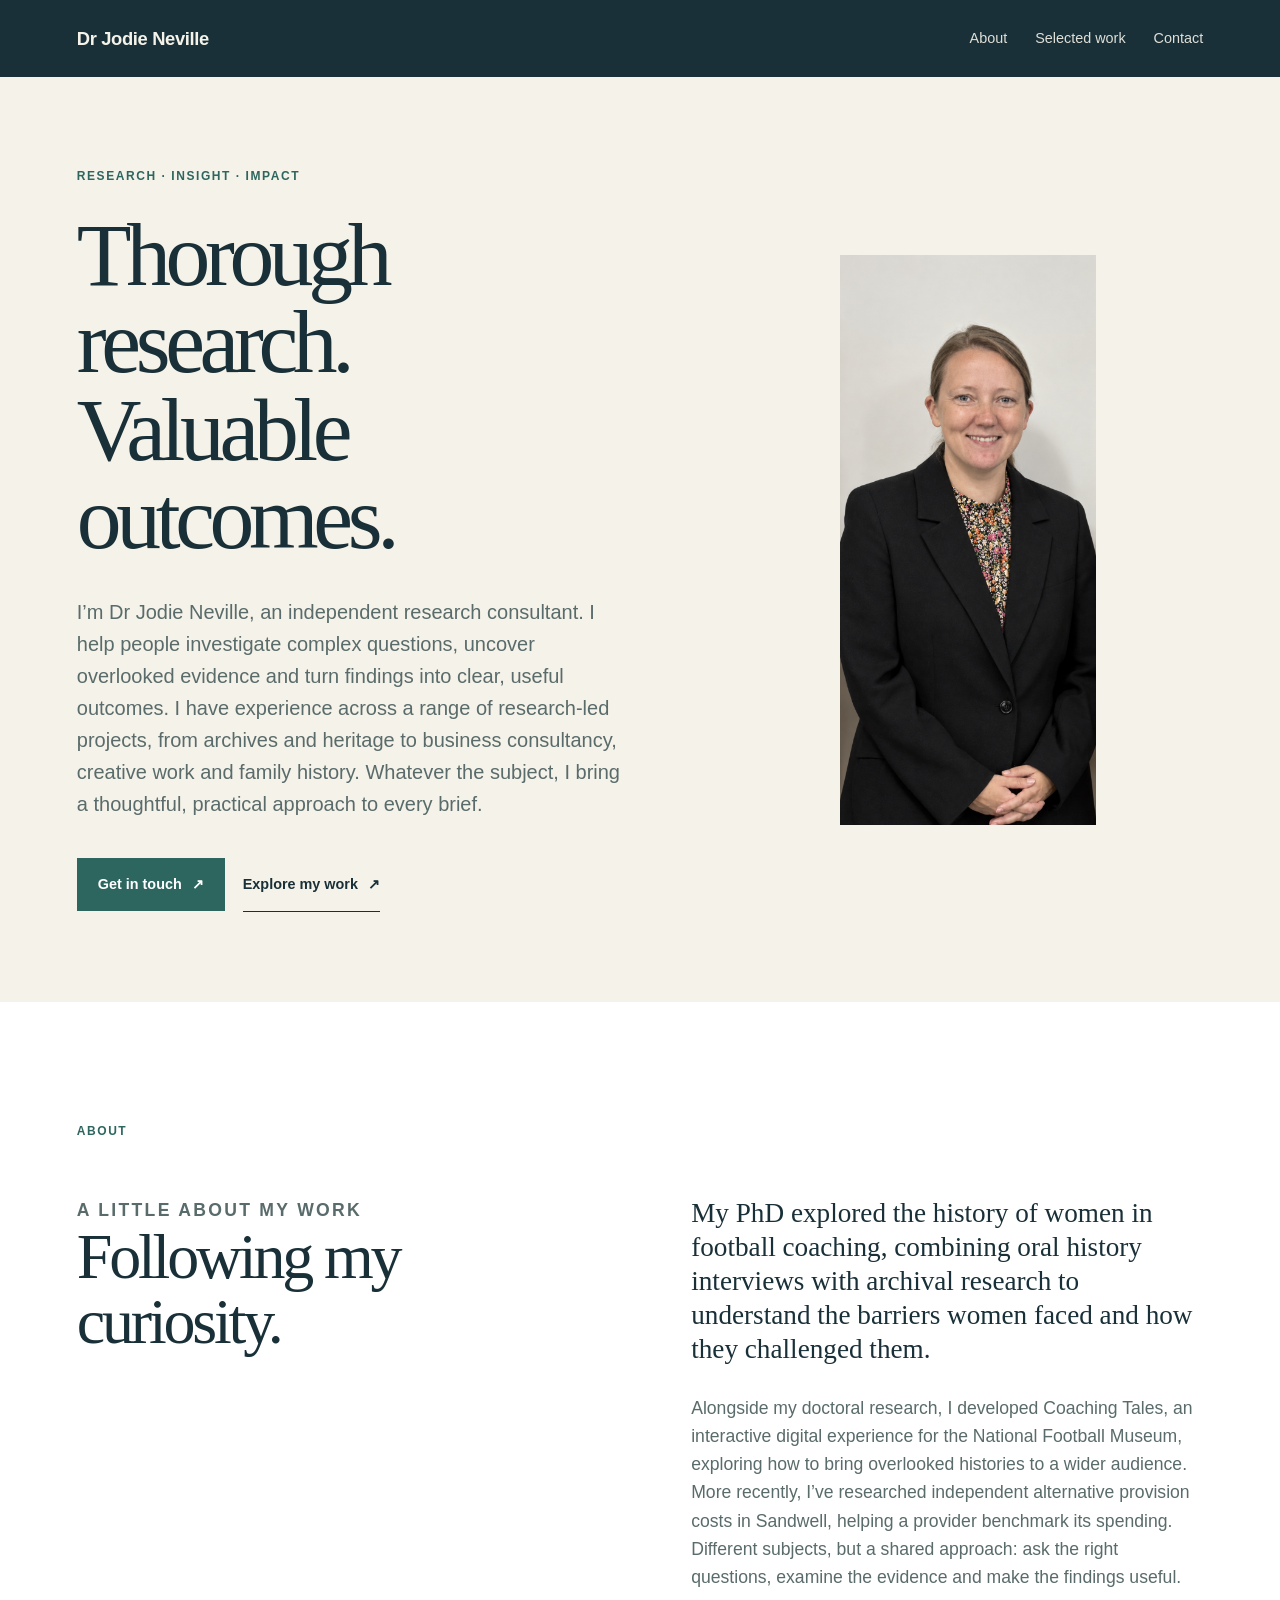
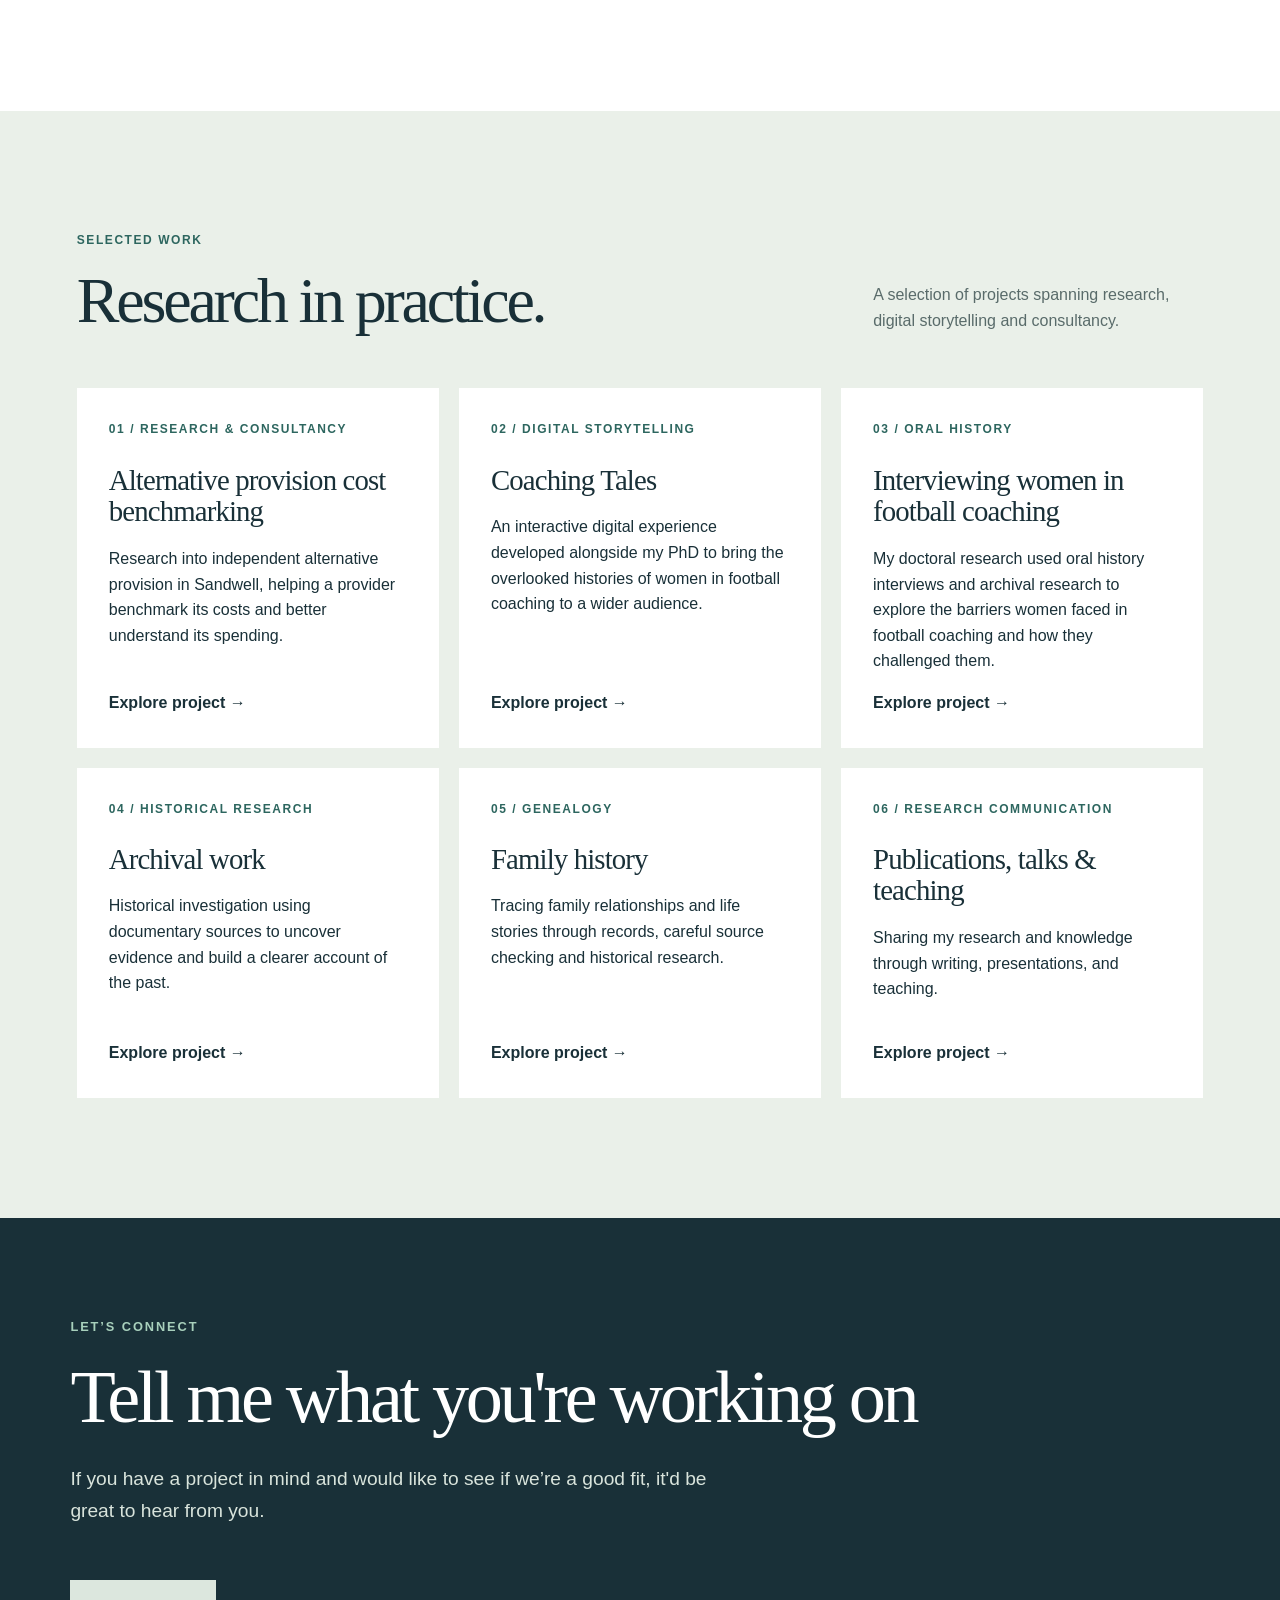
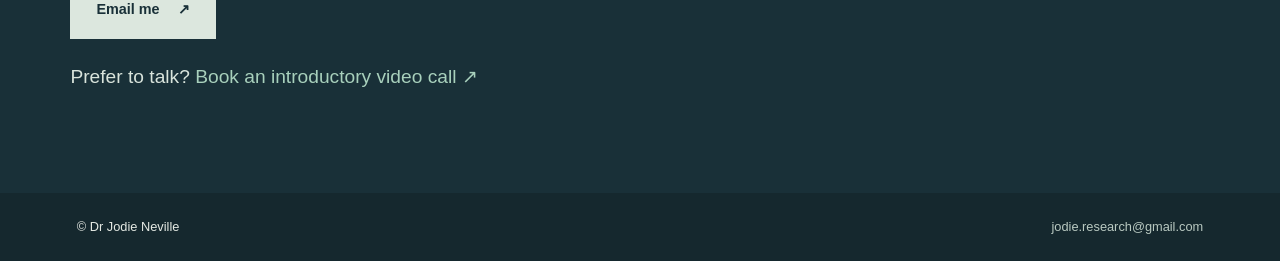
==== commit 05e3b0ab: "final" ====
--- a/index.html
+++ b/index.html
@@ -148,7 +148,7 @@
         >
           <article class="service-card">
             <p class="service-number">03 / Oral history</p>
-            <h3>Women in football coaching</h3>
+            <h3>Interviewing women in football coaching</h3>
             <p>
               My doctoral research used oral history interviews and
               archival research to explore the barriers women faced
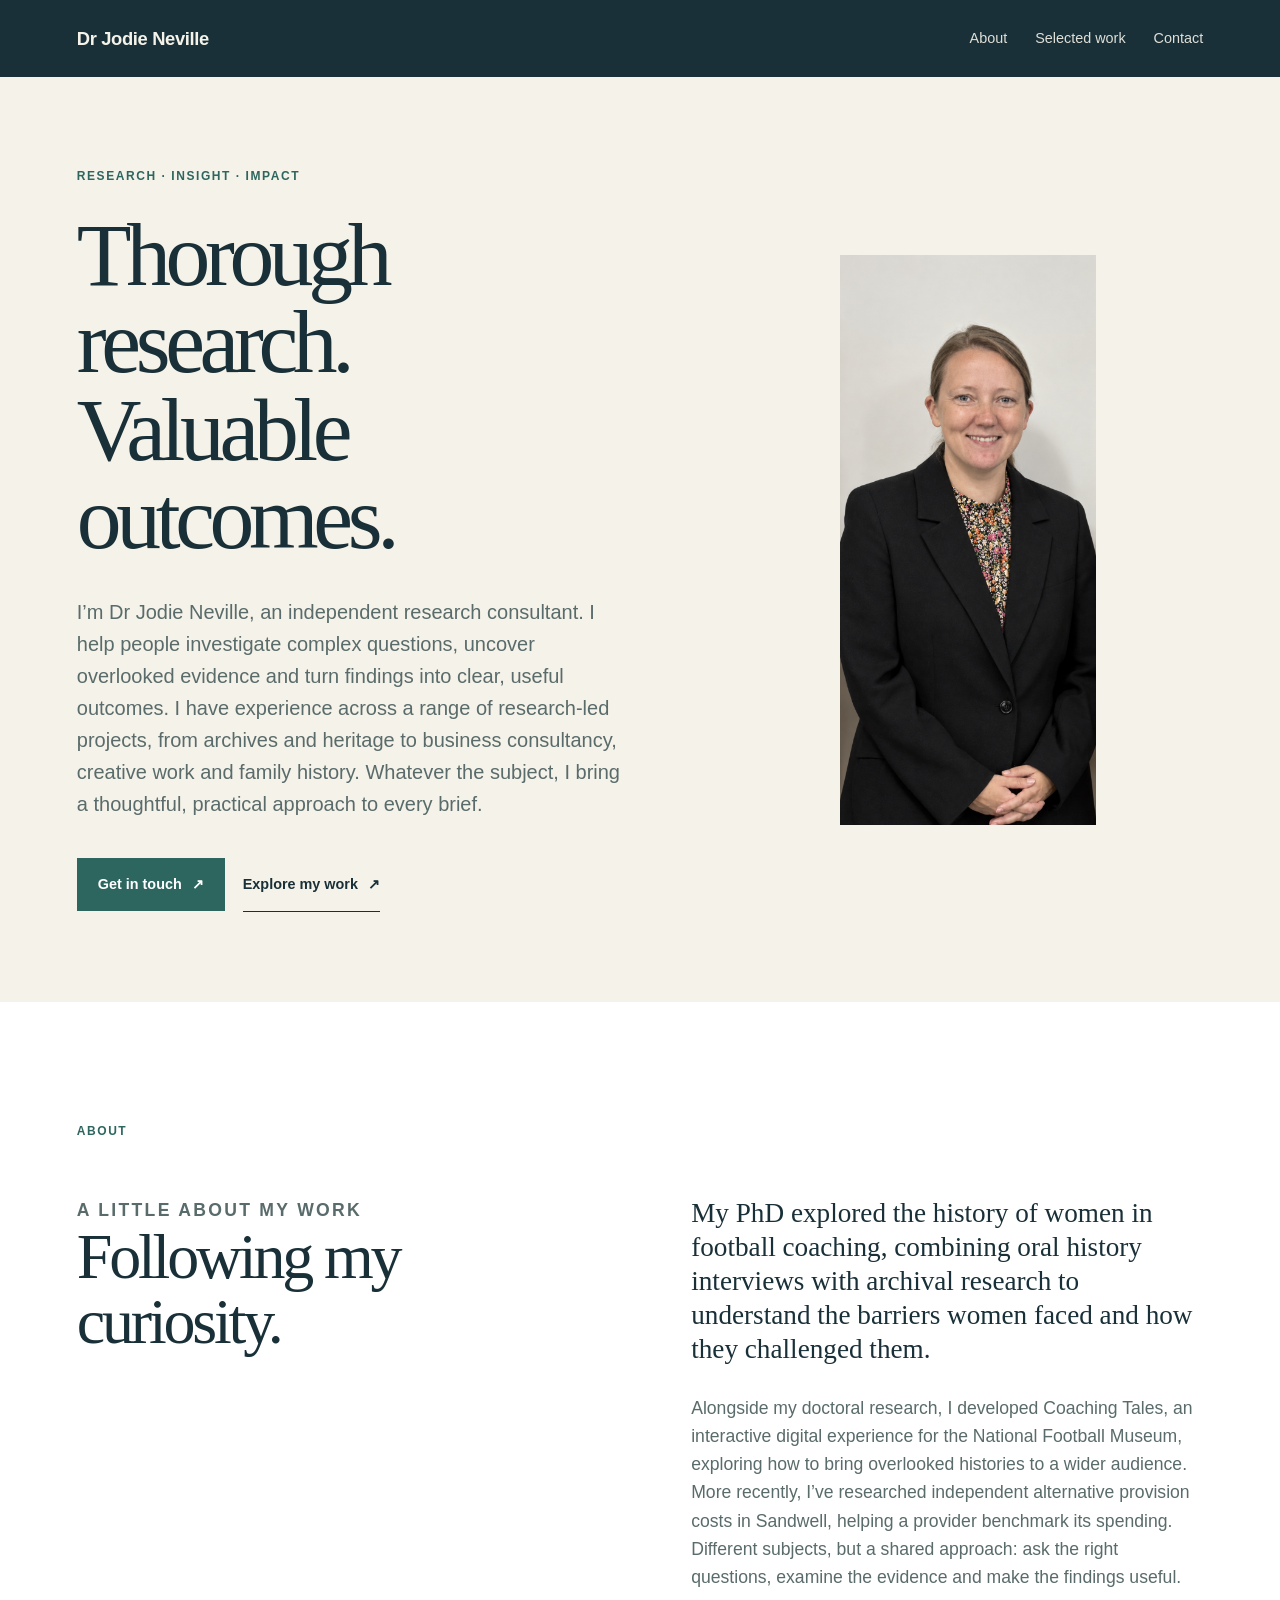
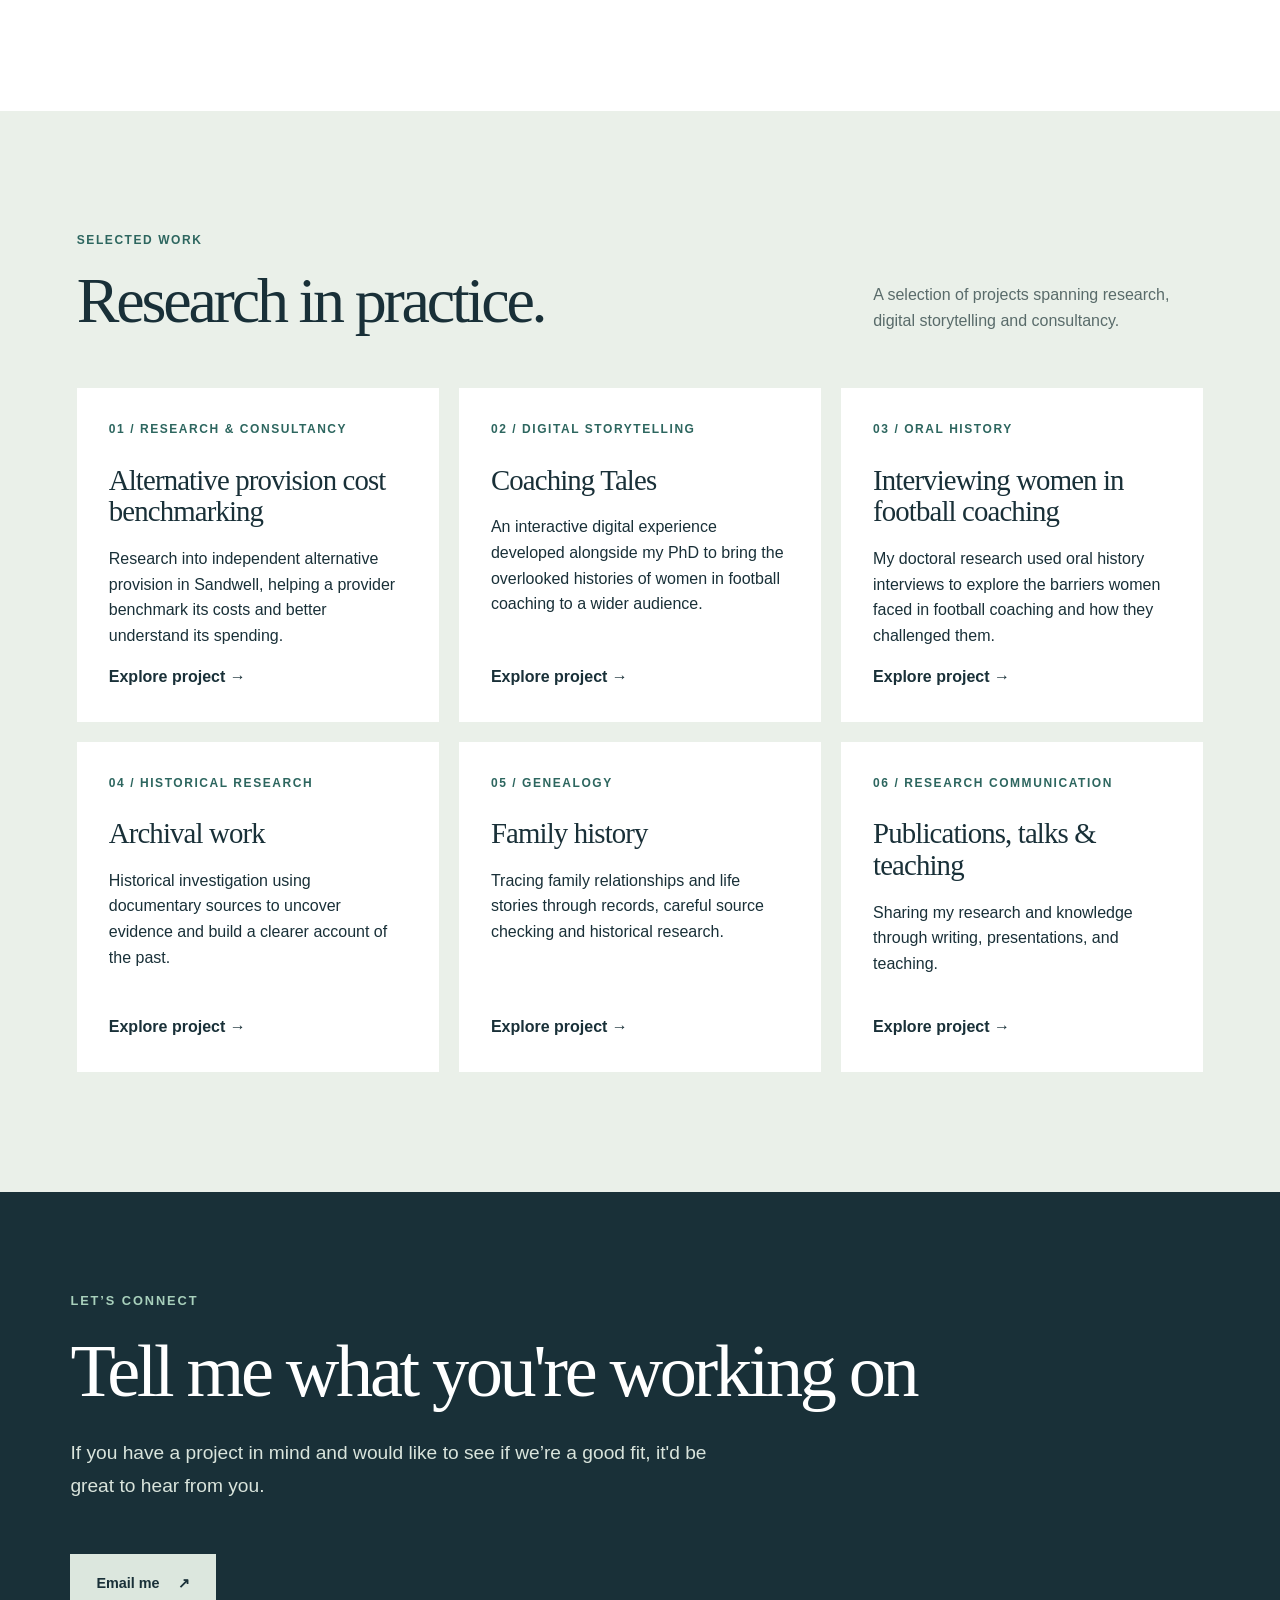
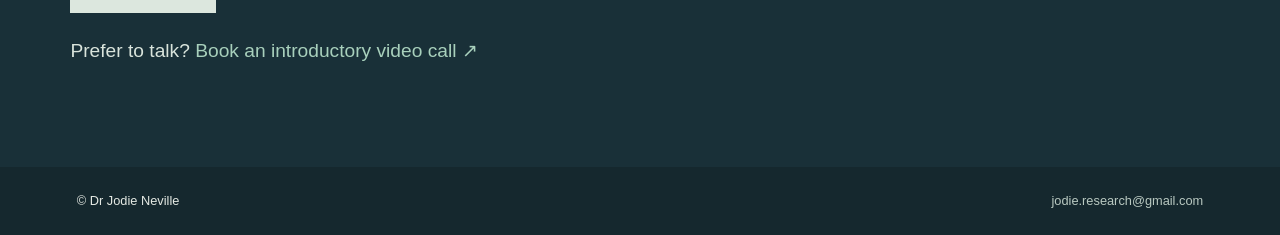
==== commit ed0ece48: "including oh page" ====
--- a/index.html
+++ b/index.html
@@ -142,7 +142,7 @@
 
         <!-- Project 3: Oral history -->
         <a
-          href="portfolio/womens-football-coaching.html"
+          href="portfolio/oral-history.html"
           class="service-card-link"
           aria-label="Read more about my research into women in football coaching"
         >
@@ -150,8 +150,7 @@
             <p class="service-number">03 / Oral history</p>
             <h3>Interviewing women in football coaching</h3>
             <p>
-              My doctoral research used oral history interviews and
-              archival research to explore the barriers women faced
+              My doctoral research used oral history interviews to explore the barriers women faced
               in football coaching and how they challenged them.
             </p>
             <span class="card-link-text">Explore project →</span>
